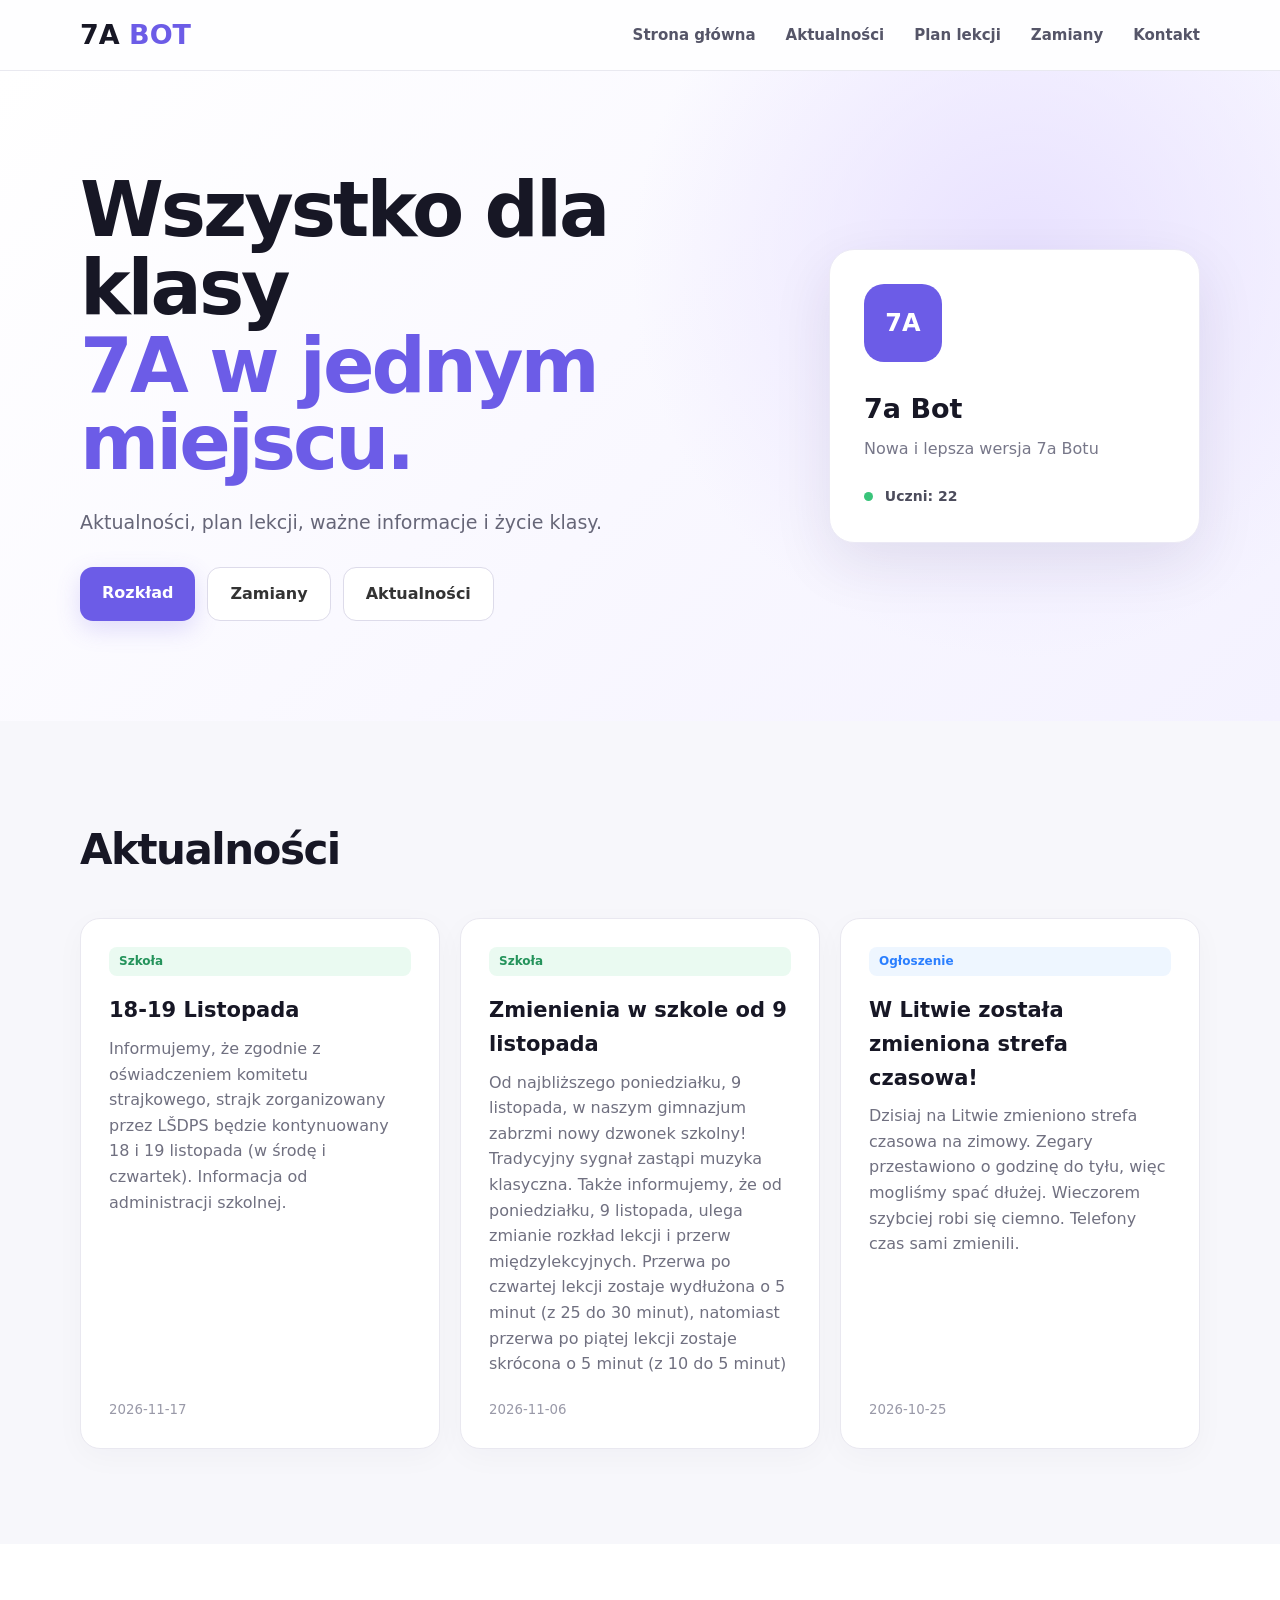
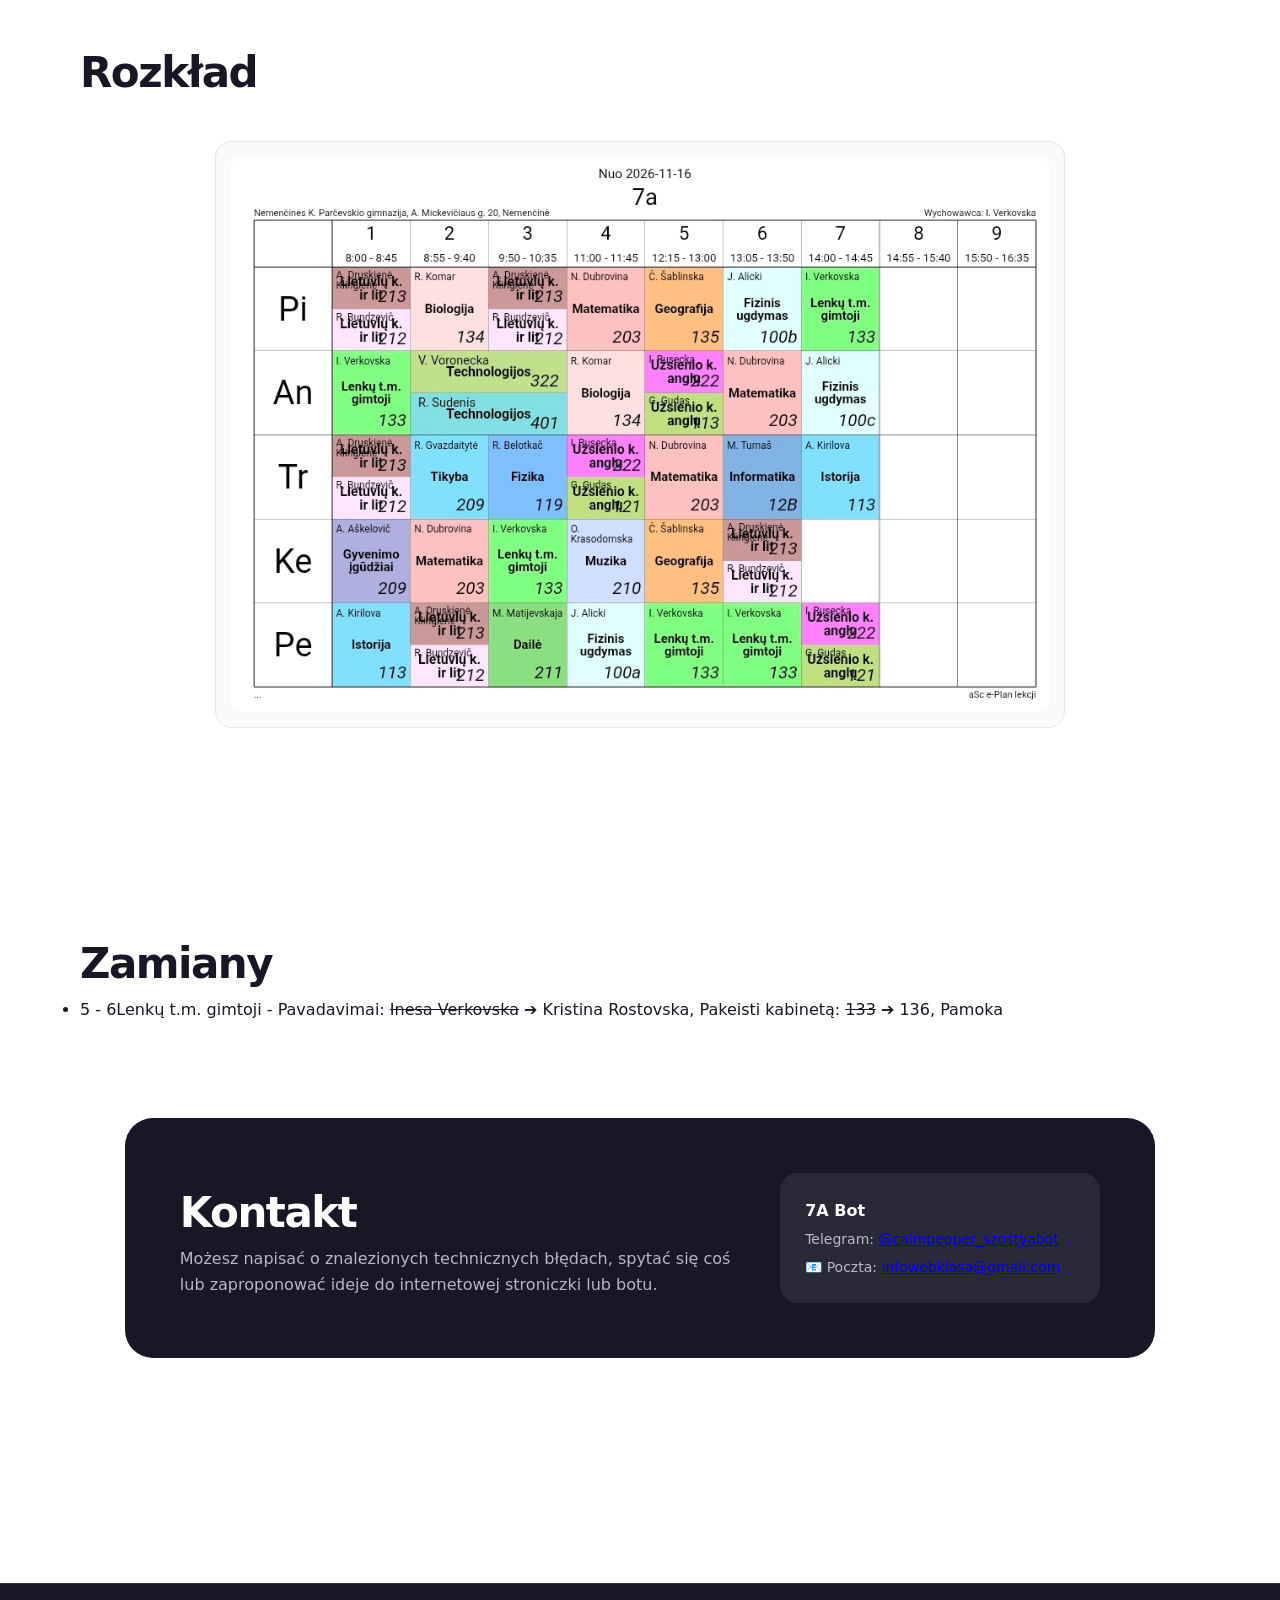
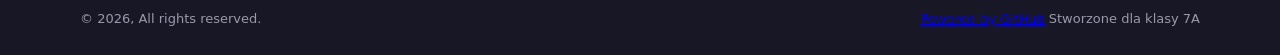
==== index.html @ afa9792d "Auto: aktualizacja zastępstw 7a" ====
<!DOCTYPE html>
<html lang="pl">
<head>
  <meta charset="UTF-8">
  <meta name="viewport" content="width=device-width, initial-scale=1.0">
  <meta name="theme-color" content="#6c5ce7">
  <title>7a Bot</title>
  <link rel="stylesheet" href="style.css">
</head>
<body>
  <header class="header">
    <nav class="nav container">
      <a class="logo" href="#home">7A<span> BOT</span></a>
      <button class="menu-btn" aria-label="Otwórz menu">☰</button>
      <div class="nav-links">
        <a href="#home">Strona główna</a>
        <a href="#news">Aktualności</a>
        <a href="#schedule">Plan lekcji</a>
        <a href="#substitutions">Zamiany</a>
        <a href="#contacts">Kontakt</a>
      </div>
    </nav>
  </header>
<!---
 ________   ______         _______    ______  ________ 
|        \ /      \       |       \  /      \|        \
 \$$$$$$$$|  $$$$$$\      | $$$$$$$\|  $$$$$$\\$$$$$$$$
    /  $$ | $$__| $$      | $$__/ $$| $$  | $$  | $$   
   /  $$  | $$    $$      | $$    $$| $$  | $$  | $$   
  /  $$   | $$$$$$$$      | $$$$$$$\| $$  | $$  | $$   
 /  $$    | $$  | $$      | $$__/ $$| $$__/ $$  | $$   
|  $$     | $$  | $$      | $$    $$ \$$    $$  | $$   
 \$$       \$$   \$$       \$$$$$$$   \$$$$$$    \$$ 
           ascii art, 7a bot, posxalko ixixi
  -->

  <main>
    <section id="home" class="hero">
      <div class="container hero-content">
        <div>
          <h1>Wszystko dla klasy<br><span>7A w jednym miejscu.</span></h1>
          <p class="hero-text">Aktualności, plan lekcji, ważne informacje i życie klasy.</p>
          <div class="hero-buttons">
            <a class="btn primary" href="#schedule">Rozkład</a>
            <a class="btn secondary" href="#substitutions">Zamiany</a>
            <a class="btn secondary" href="#news">Aktualności</a>
          </div>
        </div>
        <div class="hero-card">
          <div class="card-icon">7A</div>
          <h2>7a Bot</h2>
          <p>Nowa i lepsza wersja 7a Botu</p>
          <div class="status"><i></i> Uczni: 22</div>
        </div>
      </div>
    </section>

    <section id="news" class="section">
      <div class="container">
        <div class="section-heading">
          <h2>Aktualności</h2>
        </div>
        <div class="news-grid">

<article class="news-card">
<span class="tag green">Szkoła</span>
<h3>18-19 Listopada</h3>
<p>Informujemy, że zgodnie z oświadczeniem komitetu strajkowego, strajk zorganizowany przez LŠDPS będzie kontynuowany 18 i 19 listopada (w środę i czwartek). Informacja od administracji szkolnej.</p>
<small>2026-11-17</small>
</article>

<article class="news-card">
<span class="tag green">Szkoła</span>
<h3>Zmienienia w szkole od 9 listopada</h3>
<p>Od najbliższego poniedziałku, 9 listopada, w naszym gimnazjum zabrzmi nowy dzwonek szkolny! Tradycyjny sygnał zastąpi muzyka klasyczna. Także informujemy, że od poniedziałku, 9 listopada, ulega zmianie rozkład lekcji i przerw międzylekcyjnych. Przerwa po czwartej lekcji zostaje wydłużona o 5 minut (z 25 do 30 minut), natomiast przerwa po piątej lekcji zostaje skrócona o 5 minut (z 10 do 5 minut)</p>
<small>2026-11-06</small>
</article>

<article class="news-card">
<span class="tag blue">Ogłoszenie</span>
<h3>W Litwie została zmieniona strefa czasowa!</h3>
<p>Dzisiaj na Litwie zmieniono strefa czasowa na zimowy. Zegary przestawiono o godzinę do tyłu, więc mogliśmy spać dłużej. Wieczorem szybciej robi się ciemno. Telefony czas sami zmienili.</p>
<small>2026-10-25</small>
</article>

<!-- Photo post
    <article class="news-card image-news">
        <span class="tag purple">Przerwy Techniczne</span>
        <h3>Test</h3>

        <img
            src="upl/pictures/portrait.png"
            alt="portrait"
            class="news-image"
            onclick="openNewsImage(this.src)"
        > 
        <small>1970-01-01</small>
    </article> -->
          </div>
      </div>
    </section>

    <section id="schedule" class="section schedule-section">
      <div class="container">
        <div class="section-heading">
          <h2>Rozkład</h2>
        </div>
        <div class="schedule-img-wrap">
          <img
    src="https://6aklasabot.github.io/webklasa/upl/pictures/Screenshot_20261116_154412_Samsung_Browser.jpg"
    alt="Rozkład"
    class="schedule-img"
    onclick="openScheduleImage(this.src)"
>
        </div>
        <p class="hint"></p>
      </div>
    </section>

    <section id="substitutions" class="section schedule-section">
      <div class="container">
        <div class="section-heading">
          <h2>Zamiany</h2>
        <!-- SUBSTITUTIONS:START -->
<ul class="subst-list"><li class="subst-item"><span class="subst-period">5 - 6</span><span class="subst-info">Lenkų t.m. gimtoji - Pavadavimai: <s>Inesa Verkovska</s> ➔ Kristina Rostovska, Pakeisti kabinetą: <s>133</s> ➔ 136, Pamoka</span></li></ul>
<!-- SUBSTITUTIONS:END -->
    
    <section id="contacts" class="section">
      <div class="container contact-box">
        <div>
          <h2>Kontakt</h2>
          <p>Możesz napisać o znalezionych technicznych błędach, spytać się coś lub zaproponować ideje do internetowej stroniczki lub botu.</p>
        </div>
        <div class="contact-card">
          <strong>7A Bot</strong>
          <span>Telegram: <a href="https://t.me/calmpepper_szostyabot">@calmpepper_szostyabot</a></span>
          <span>📧 Poczta: <a href="mailto:infowebklasa@gmail.com">infowebklasa@gmail.com</a></span>
        </div>
      </div>
    </section>
  </main>

  <footer>
    <div class="container footer-inner">
      <span>© 2026, All rights reserved.</span>
      <span><a href="https://www.githubstatus.com">Powered by GitHub</a>
      <span>Stworzone dla klasy 7A</span>
      
    </div>
  </footer>
  <!-- zoom rozklad -->

<div id="scheduleOverlay" class="schedule-image-overlay" onclick="closeScheduleImage(event)"> <div class="schedule-image-controls"> <button onclick="scheduleZoomOut(event)">−</button> <span id="scheduleZoomLevel" class="schedule-zoom-level">100%</span> <button onclick="scheduleZoomIn(event)">+</button> <button onclick="scheduleZoomReset(event)">↻</button> </div>

<button class="schedule-image-close" onclick="closeScheduleImage()">×</button>

<img
    id="scheduleZoomImage"
    class="schedule-zoom-image"
    alt="Powiększony rozkład"
    draggable="false"
>

</div>

<script src="script.js"></script>
</body> </html>
---- style.css ----
/*
 ________   ______         _______    ______  ________ 
|        \ /      \       |       \  /      \|        \
 \$$$$$$$$|  $$$$$$\      | $$$$$$$\|  $$$$$$\\$$$$$$$$
    /  $$ | $$__| $$      | $$__/ $$| $$  | $$  | $$   
   /  $$  | $$    $$      | $$    $$| $$  | $$  | $$   
  /  $$   | $$$$$$$$      | $$$$$$$\| $$  | $$  | $$   
 /  $$    | $$  | $$      | $$__/ $$| $$__/ $$  | $$   
|  $$     | $$  | $$      | $$    $$ \$$    $$  | $$   
 \$$       \$$   \$$       \$$$$$$$   \$$$$$$    \$$ 
           ascii art, 7a bot, posxalko ixixi     
                                                 */

*{box-sizing:border-box;margin:0;padding:0}
html{scroll-behavior:smooth}
body{font-family:Inter,system-ui,-apple-system,BlinkMacSystemFont,"Segoe UI",sans-serif;background:#f7f7fb;color:#171725;line-height:1.6}
.container{width:min(1120px,92%);margin:auto}
.header{position:sticky;top:0;z-index:10;background:rgba(255,255,255,.86);backdrop-filter:blur(14px);border-bottom:1px solid #e9e9f0}
.nav{height:70px;display:flex;align-items:center;justify-content:space-between}
.logo{font-size:27px;font-weight:900;color:#171725;text-decoration:none}
.logo span{color:#6c5ce7}
.nav-links{display:flex;gap:30px}
.nav-links a{color:#555568;text-decoration:none;font-weight:600;font-size:15px}
.nav-links a:hover{color:#6c5ce7}
.menu-btn{display:none;border:0;background:none;font-size:27px}

.hero{min-height:650px;display:flex;align-items:center;background:radial-gradient(circle at 80% 30%,#e8e1ff,transparent 35%),linear-gradient(135deg,#fff,#f4f2ff)}
.hero-content{display:grid;grid-template-columns:1.3fr .7fr;gap:60px;align-items:center;padding:80px 0}
.eyebrow{font-size:12px;letter-spacing:2px;font-weight:800;color:#6c5ce7;margin-bottom:12px}
.hero h1{font-size:clamp(45px,7vw,76px);line-height:1.02;letter-spacing:-3px;margin-bottom:25px}
.hero h1 span{color:#6c5ce7}
.hero-text{font-size:19px;color:#666678;max-width:590px}
.hero-buttons{display:flex;gap:12px;margin-top:30px}
.btn{padding:13px 22px;border-radius:13px;text-decoration:none;font-weight:750;display:inline-block}
.primary{background:#6c5ce7;color:#fff;box-shadow:0 8px 25px #6c5ce733}
.secondary{background:#fff;color:#333;border:1px solid #dddbea}
.hero-card{background:#fff;padding:34px;border-radius:25px;box-shadow:0 20px 60px #27204718;border:1px solid #ebe9f5}
.card-icon{width:78px;height:78px;display:grid;place-items:center;border-radius:20px;background:#6c5ce7;color:#fff;font-size:24px;font-weight:900;margin-bottom:25px}
.hero-card h2{font-size:27px}
.hero-card p{color:#777789;margin:5px 0 24px}
.status{font-size:14px;font-weight:700;color:#4c4c5c}
.status i{display:inline-block;width:9px;height:9px;background:#39c47a;border-radius:50%;margin-right:7px}

.section{padding:95px 0}
.section-heading{margin-bottom:35px}
.section h2{font-size:42px;letter-spacing:-1.5px}

/* aktualnosci kk? */

.news-grid{
    display:grid;
    grid-template-columns:repeat(3,minmax(0,1fr));
    gap:20px;
}

.news-card{
    background:#fff;
    border:1px solid #e9e8f0;
    border-radius:20px;
    padding:28px;
    min-height:330px;
    width:100%;
    min-width:0;
    overflow:hidden;
    box-shadow:0 8px 30px #25223b08;
    display:flex;
    flex-direction:column;
}

.news-card h3{
    font-size:21px;
    margin:18px 0 8px;
}

.news-card p{
    color:#707080;
    margin-bottom:22px;
}

.news-card small{
    color:#9999a8;
    margin-top:auto;
}

/* post z fotkami */

.news-image{
    width:100%;
    max-width:100%;
    max-height:190px;
    object-fit:contain;
    border-radius:12px;
    margin:8px 0 18px;
    cursor:pointer;
    display:block;
    transition:opacity .2s ease;
}

.news-image:hover{
    opacity:.9;
}

/* zoom na fotki */

.news-image-overlay{
    position:fixed;
    inset:0;
    z-index:99999;
    background:rgba(0,0,0,.9);
    display:flex;
    justify-content:center;
    align-items:center;
    overflow:hidden;
}

.news-zoom-image{
    max-width:90vw;
    max-height:85vh;
    object-fit:contain;
    border-radius:12px;
    user-select:none;
    cursor:grab;
    transition:transform .15s ease;
}

/* zoom */

.news-image-controls{
    position:fixed;
    top:20px;
    left:50%;
    transform:translateX(-50%);
    z-index:100000;
    display:flex;
    align-items:center;
    gap:8px;
}

.news-image-controls button,
.zoom-level{
    height:45px;
    min-width:45px;
    border:0;
    border-radius:10px;
    background:#fff;
    color:#222;
    font-size:22px;
    display:flex;
    align-items:center;
    justify-content:center;
    cursor:pointer;
}

.zoom-level{
    padding:0 12px;
    font-size:15px;
}

.news-image-controls button:hover,
.news-image-close:hover{
    background:#eee;
}

/* zakryc */

.news-image-close{
    position:fixed;
    top:20px;
    right:20px;
    z-index:100000;
    width:45px;
    height:45px;
    border:0;
    border-radius:50%;
    background:#fff;
    color:#222;
    font-size:30px;
    line-height:45px;
    cursor:pointer;
}

/* kategorji dla postow */

.tag{
    display:inline-block;
    padding:5px 10px;
    background:#fff0f0;
    color:#e05252;
    border-radius:8px;
    font-size:12px;
    font-weight:800
}


.tag.purple{background:#f0edff;color:#6c5ce7} /* uncategorized */
.tag.green{background:#eafaf1;color:#24935b} /* Szkoła */
.tag.blue{background:#eef6ff;color:#2b7fff} /* Ogłoszenie */
.tag.orange{background:#fff4e6;color:#f97316} /* Przerwy Techniczne */
.tag.yellow{background:#fefce8;color:#ca8a04} /* Ważne */
.tag.pink{background:#fdf2f8;color:#ec4899} /* Wydarzenia */
.tag.cyan{background:#e0f2fe;color:#0284c7} /* Projekt */
.tag.red{background:#fa8989;color:#fa2d2d} /* Uwaga */

/* rozklad */

.schedule-section{background:#fff}

.schedule-img-wrap{
    display:flex;
    justify-content:center;
    align-items:center;
    border:1px solid #e8e7ef;
    border-radius:16px;
    background:#fafafa;
    padding:15px;
    max-width:850px;
    width:100%;
    margin:0 auto
}

.schedule-img{
    width:100%;
    height:auto;
    border-radius:10px;
    display:block
}

.hint{
    margin-top:12px;
    color:#8b8b98;
    font-size:13px;
    text-align:center
}

/* kontakt */

.contact-box{
    background:#171725;
    color:#fff;
    border-radius:28px;
    padding:55px;
    display:grid;
    grid-template-columns:1fr 320px;
    gap:40px;
    align-items:center
}

.contact-box .eyebrow{color:#a79cff}
.contact-box p:not(.eyebrow){color:#b7b7c5;max-width:650px}

.contact-card{
    background:#292938;
    padding:25px;
    border-radius:18px;
    display:flex;
    flex-direction:column;
    gap:5px
}

.contact-card span{color:#b9b9c8;font-size:14px}

/* footer */

footer{
    background:#171725;
    color:#9999aa;
    padding:25px 0;
    border-top:1px solid #30303f
}

.footer-inner{
    display:flex;
    justify-content:space-between;
    font-size:13px
}

/* telefonowa wersja */

@media(max-width:750px){

    .nav-links{
        display:none;
        position:absolute;
        top:70px;
        left:0;
        right:0;
        background:#fff;
        padding:20px 4%;
        flex-direction:column;
        gap:15px;
        border-bottom:1px solid #e9e9f0
    }

    .nav-links.open{display:flex}

    .menu-btn{display:block}

    .hero-content{
        grid-template-columns:1fr;
        padding:60px 0
    }

    .hero{min-height:auto}
    .hero-card{display:none}
    .hero h1{letter-spacing:-2px}

    .section{padding:70px 0}

    .news-grid{
        grid-template-columns:1fr;
    }

    .contact-box{
        grid-template-columns:1fr;
        padding:35px 25px
    }

    .footer-inner{
        flex-direction:column;
        gap:5px
    }

    .hero-buttons{flex-wrap:wrap}
}

/* telefonwa wersja na posty z fotkami */

@media(max-width:600px){

    .news-card{
        min-height:330px;
    }

    .news-image{
        max-height:220px;
    }

    .news-image-controls{
        top:15px;
    }

    .news-image-controls button,
    .zoom-level{
        min-width:42px;
        height:40px;
    }

    .news-image-close{
        top:15px;
        right:15px;
    }

    .news-zoom-image{
        max-width:96vw;
        max-height:80vh;
    }
}
/* =========================
   ROZKŁAD ZOOM
   ========================= */

.schedule-img {
    cursor: pointer;
}

.schedule-image-overlay {
    position: fixed;
    inset: 0;
    z-index: 99999;
    background: rgba(0, 0, 0, .92);

    display: none;

    justify-content: center;
    align-items: center;

    overflow: hidden;

    touch-action: none;
}

.schedule-image-overlay.active {
    display: flex;
}

.schedule-zoom-image {
    max-width: 90vw;
    max-height: 85vh;

    object-fit: contain;

    border-radius: 12px;

    user-select: none;
    -webkit-user-select: none;

    cursor: grab;

    transform-origin: center center;
    transition: transform .15s ease;
}

.schedule-zoom-image:active {
    cursor: grabbing;
}

.schedule-image-controls {
    position: fixed;

    top: 20px;
    left: 50%;

    transform: translateX(-50%);

    z-index: 100000;

    display: flex;
    align-items: center;

    gap: 8px;
}

.schedule-image-controls button,
.schedule-zoom-level {
    height: 45px;
    min-width: 45px;

    border: 0;
    border-radius: 10px;

    background: #fff;
    color: #222;

    font-size: 22px;

    display: flex;
    align-items: center;
    justify-content: center;

    cursor: pointer;
}

.schedule-zoom-level {
    padding: 0 12px;
    font-size: 15px;
}

.schedule-image-controls button:hover,
.schedule-image-close:hover {
    background: #eee;
}

.schedule-image-close {
    position: fixed;

    top: 20px;
    right: 20px;

    z-index: 100001;

    width: 45px;
    height: 45px;

    border: 0;
    border-radius: 50%;

    background: #fff;
    color: #222;

    font-size: 30px;

    cursor: pointer;
}

@media (max-width: 600px) {

    .schedule-image-controls {
        top: 15px;
    }

    .schedule-image-controls button,
    .schedule-zoom-level {
        height: 40px;
        min-width: 42px;
    }

    .schedule-image-close {
        top: 15px;
        right: 15px;

        width: 42px;
        height: 42px;

        font-size: 27px;
    }

    .schedule-zoom-image {
        max-width: 96vw;
        max-height: 80vh;
    }
}
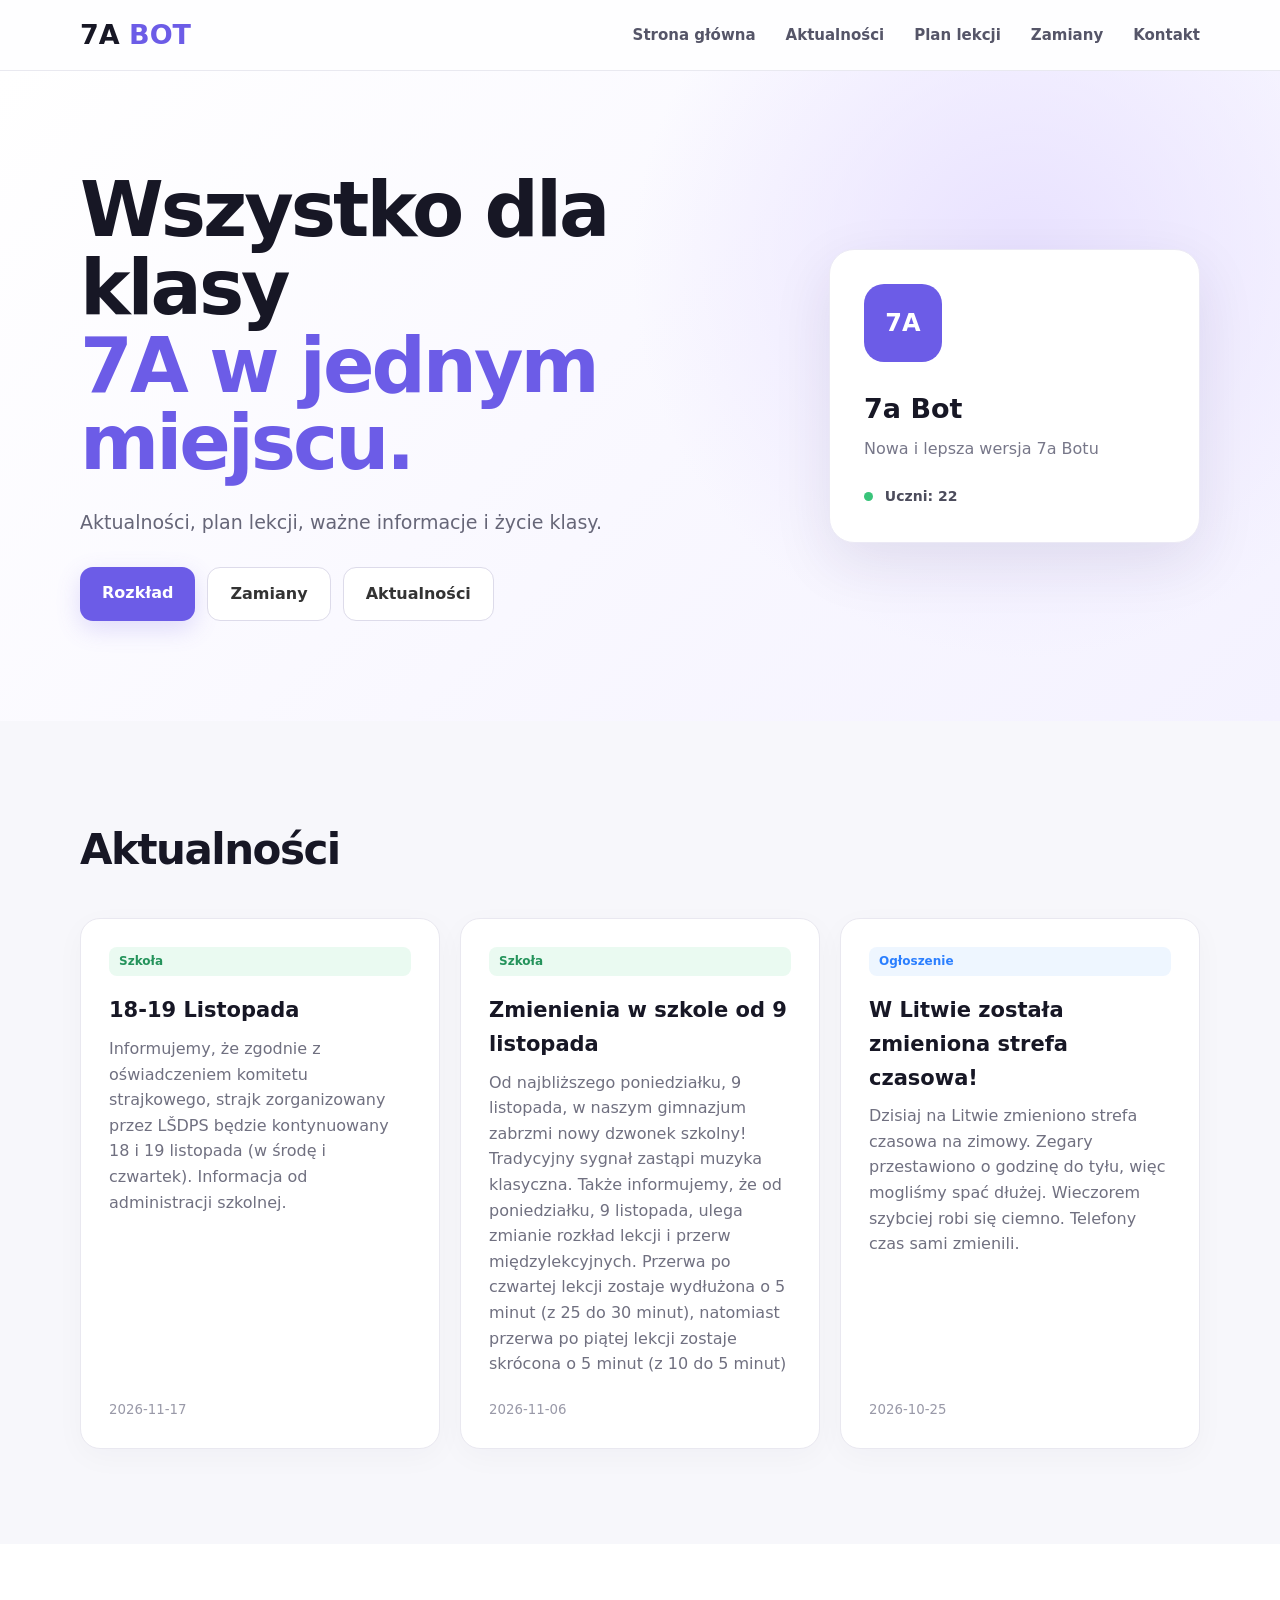
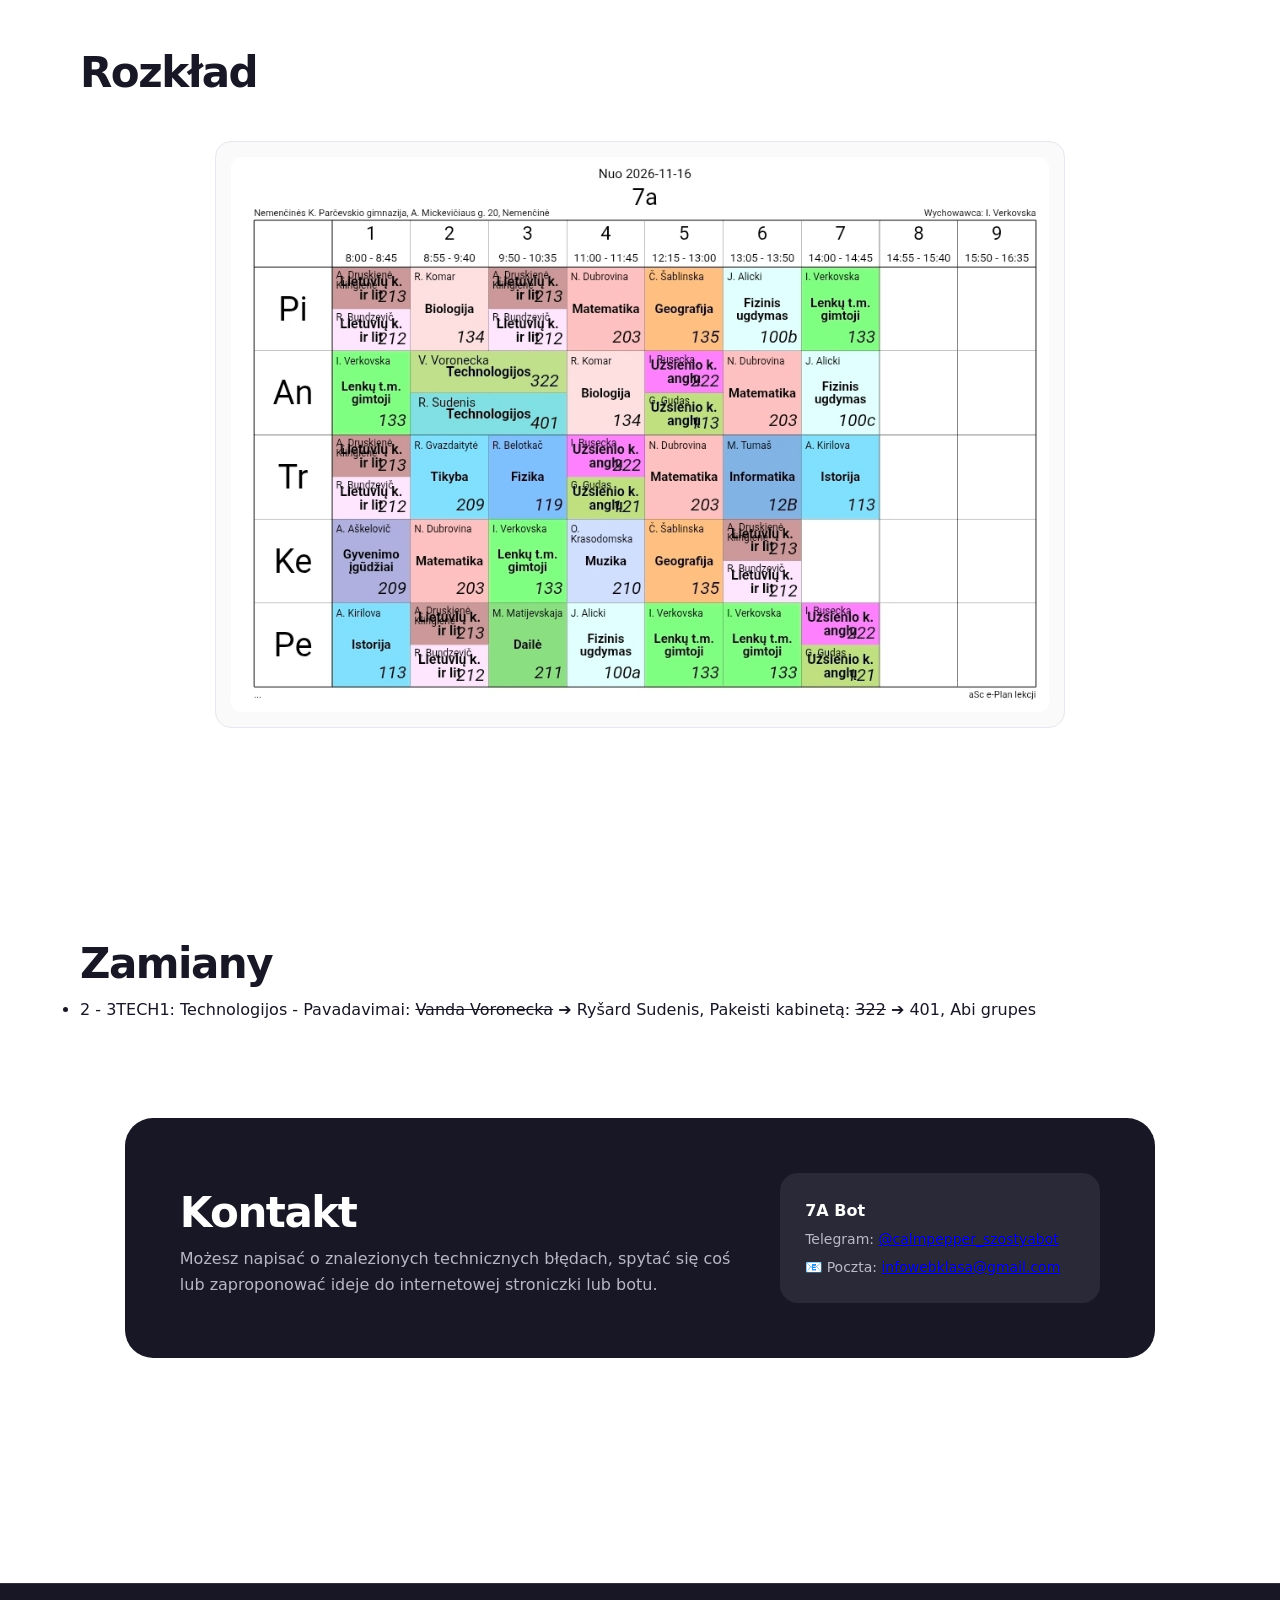
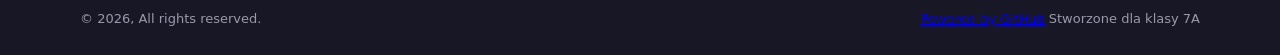
==== commit 75493717: "Auto: aktualizacja zastępstw 7a" ====
--- a/index.html
+++ b/index.html
@@ -122,7 +122,7 @@
         <div class="section-heading">
           <h2>Zamiany</h2>
         <!-- SUBSTITUTIONS:START -->
-<ul class="subst-list"><li class="subst-item"><span class="subst-period">5 - 6</span><span class="subst-info">Lenkų t.m. gimtoji - Pavadavimai: <s>Inesa Verkovska</s> ➔ Kristina Rostovska, Pakeisti kabinetą: <s>133</s> ➔ 136, Pamoka</span></li></ul>
+<ul class="subst-list"><li class="subst-item"><span class="subst-period">2 - 3</span><span class="subst-info">TECH1: Technologijos - Pavadavimai: <s>Vanda Voronecka</s> ➔ Ryšard Sudenis, Pakeisti kabinetą: <s>322</s> ➔ 401, Abi grupes</span></li></ul>
 <!-- SUBSTITUTIONS:END -->
     
     <section id="contacts" class="section">
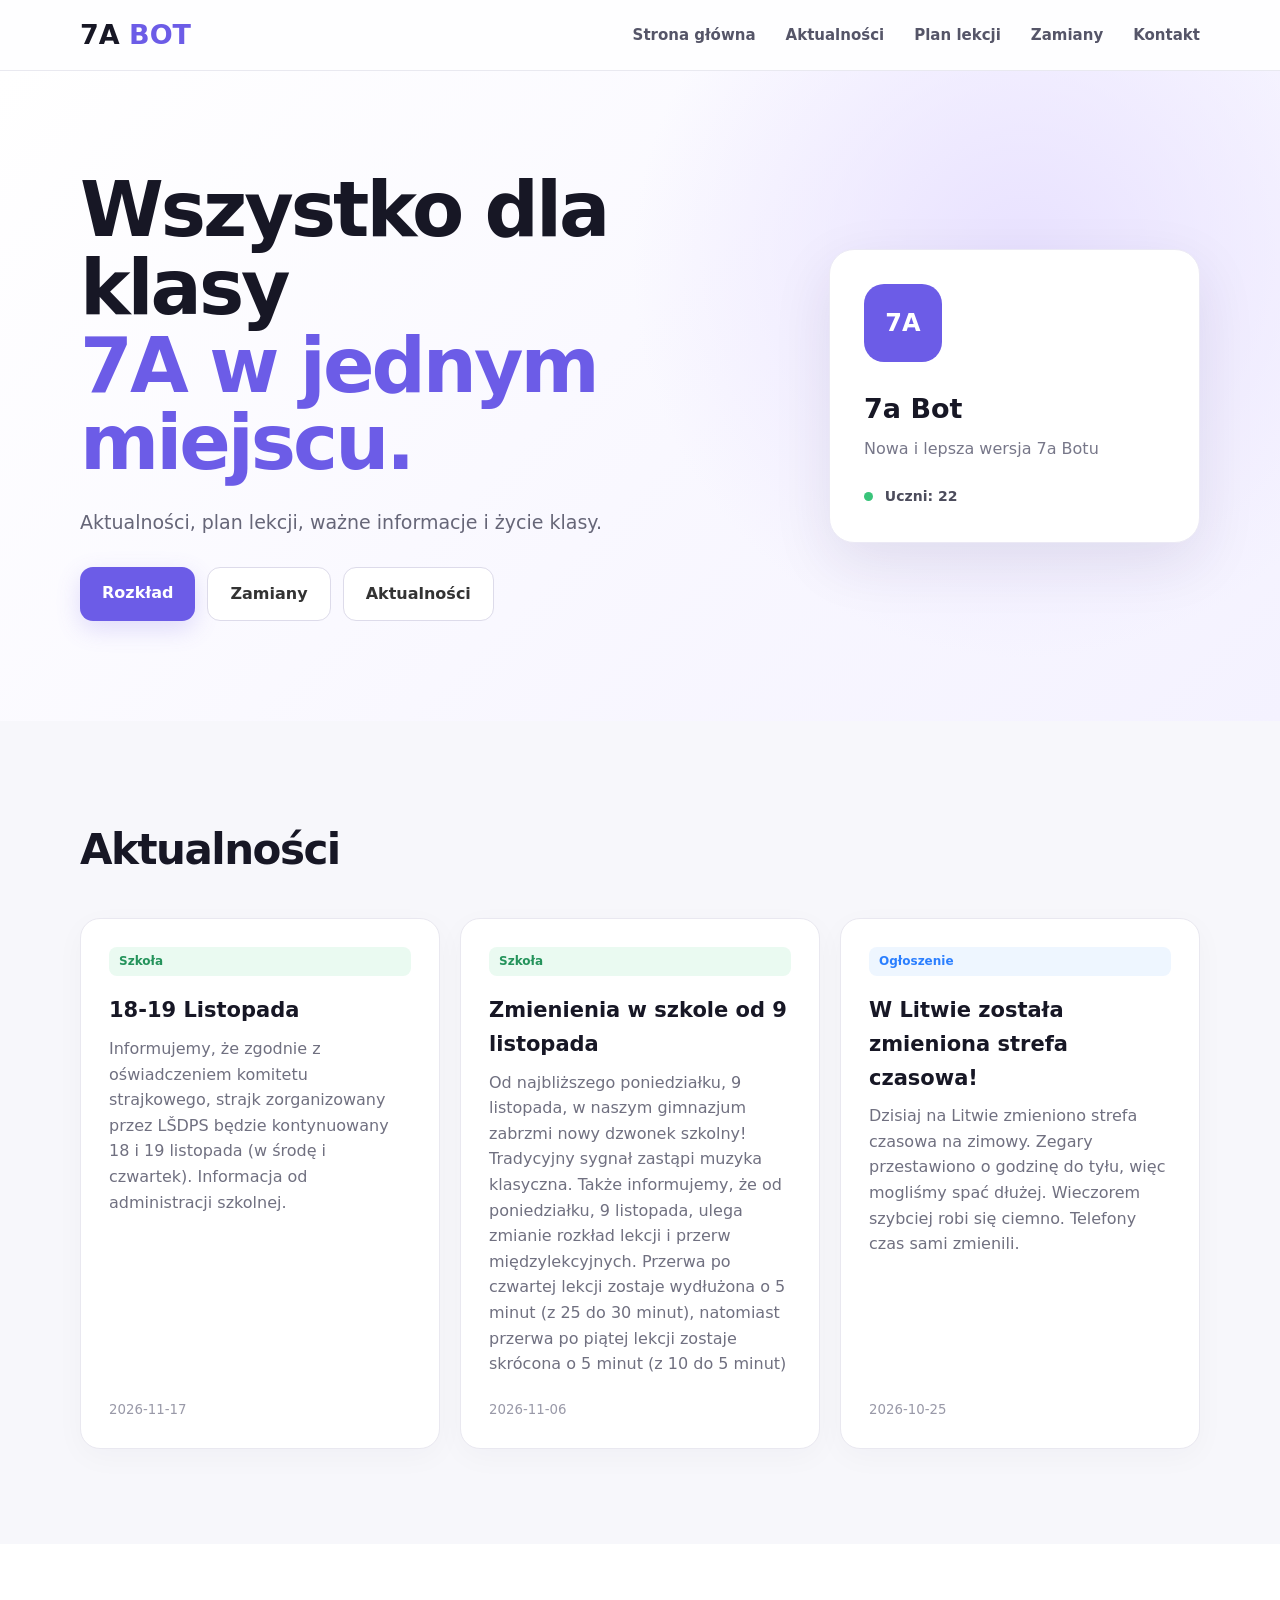
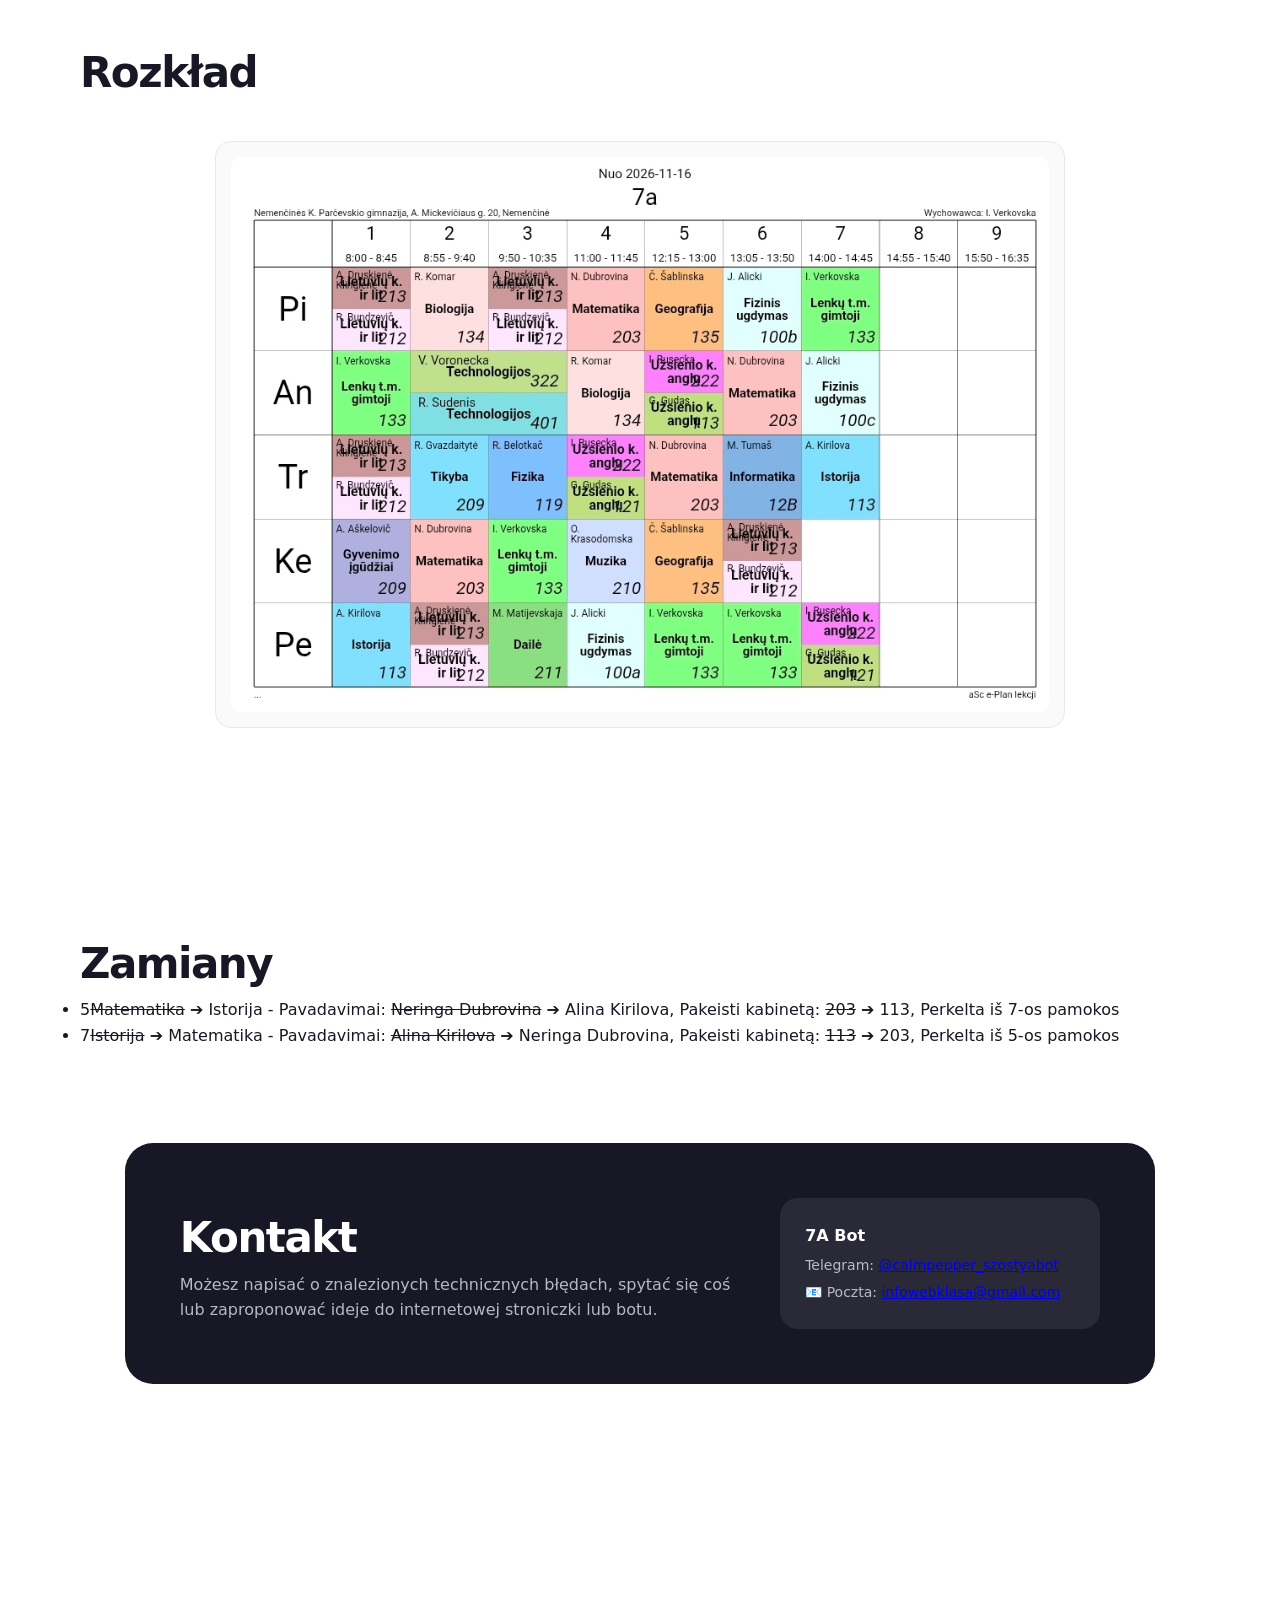
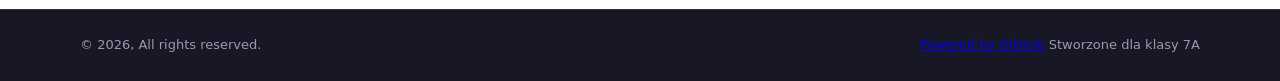
==== commit c68a2474: "Auto: aktualizacja zastępstw 7a" ====
--- a/index.html
+++ b/index.html
@@ -122,7 +122,7 @@
         <div class="section-heading">
           <h2>Zamiany</h2>
         <!-- SUBSTITUTIONS:START -->
-<ul class="subst-list"><li class="subst-item"><span class="subst-period">2 - 3</span><span class="subst-info">TECH1: Technologijos - Pavadavimai: <s>Vanda Voronecka</s> ➔ Ryšard Sudenis, Pakeisti kabinetą: <s>322</s> ➔ 401, Abi grupes</span></li></ul>
+<ul class="subst-list"><li class="subst-item"><span class="subst-period">5</span><span class="subst-info"><s>Matematika</s> ➔ Istorija - Pavadavimai: <s>Neringa Dubrovina</s> ➔ Alina Kirilova, Pakeisti kabinetą: <s>203</s> ➔ 113, Perkelta iš 7-os pamokos</span></li><li class="subst-item"><span class="subst-period">7</span><span class="subst-info"><s>Istorija</s> ➔ Matematika - Pavadavimai: <s>Alina Kirilova</s> ➔ Neringa Dubrovina, Pakeisti kabinetą: <s>113</s> ➔ 203, Perkelta iš 5-os pamokos</span></li></ul>
 <!-- SUBSTITUTIONS:END -->
     
     <section id="contacts" class="section">
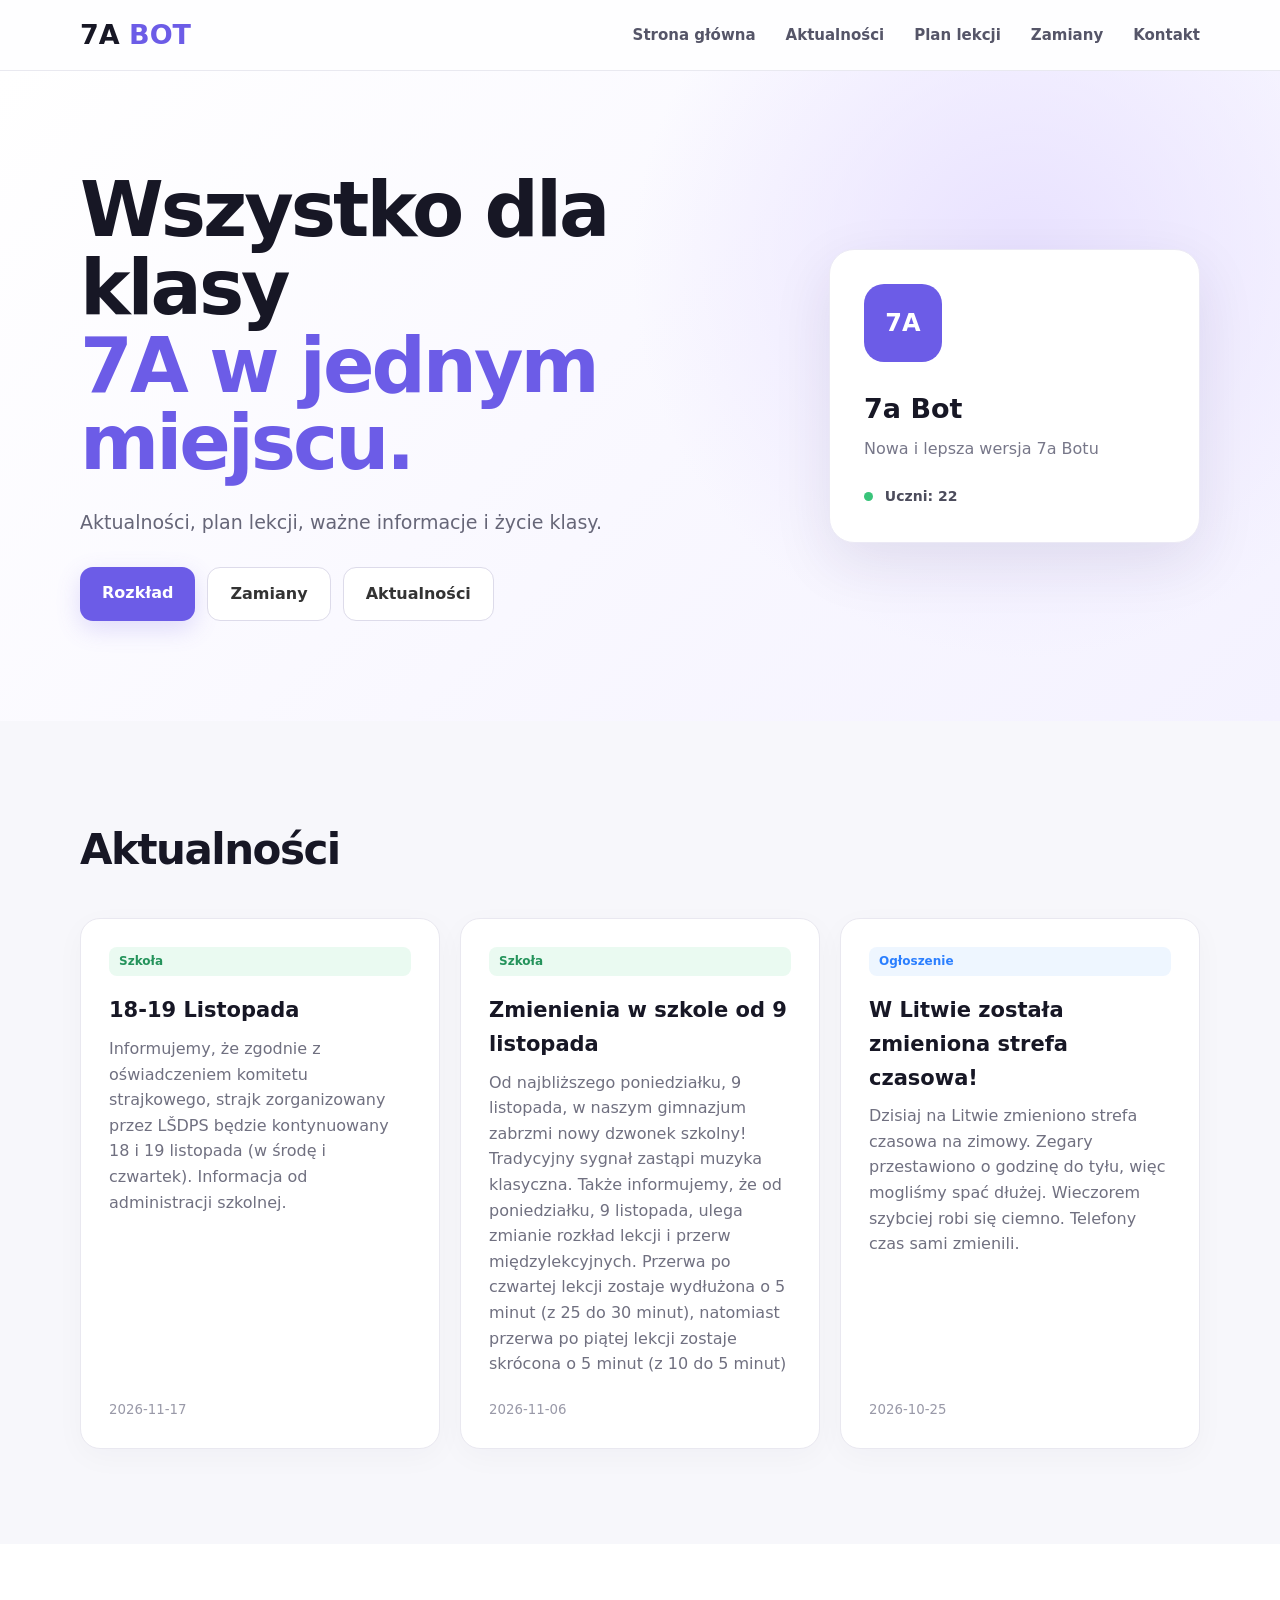
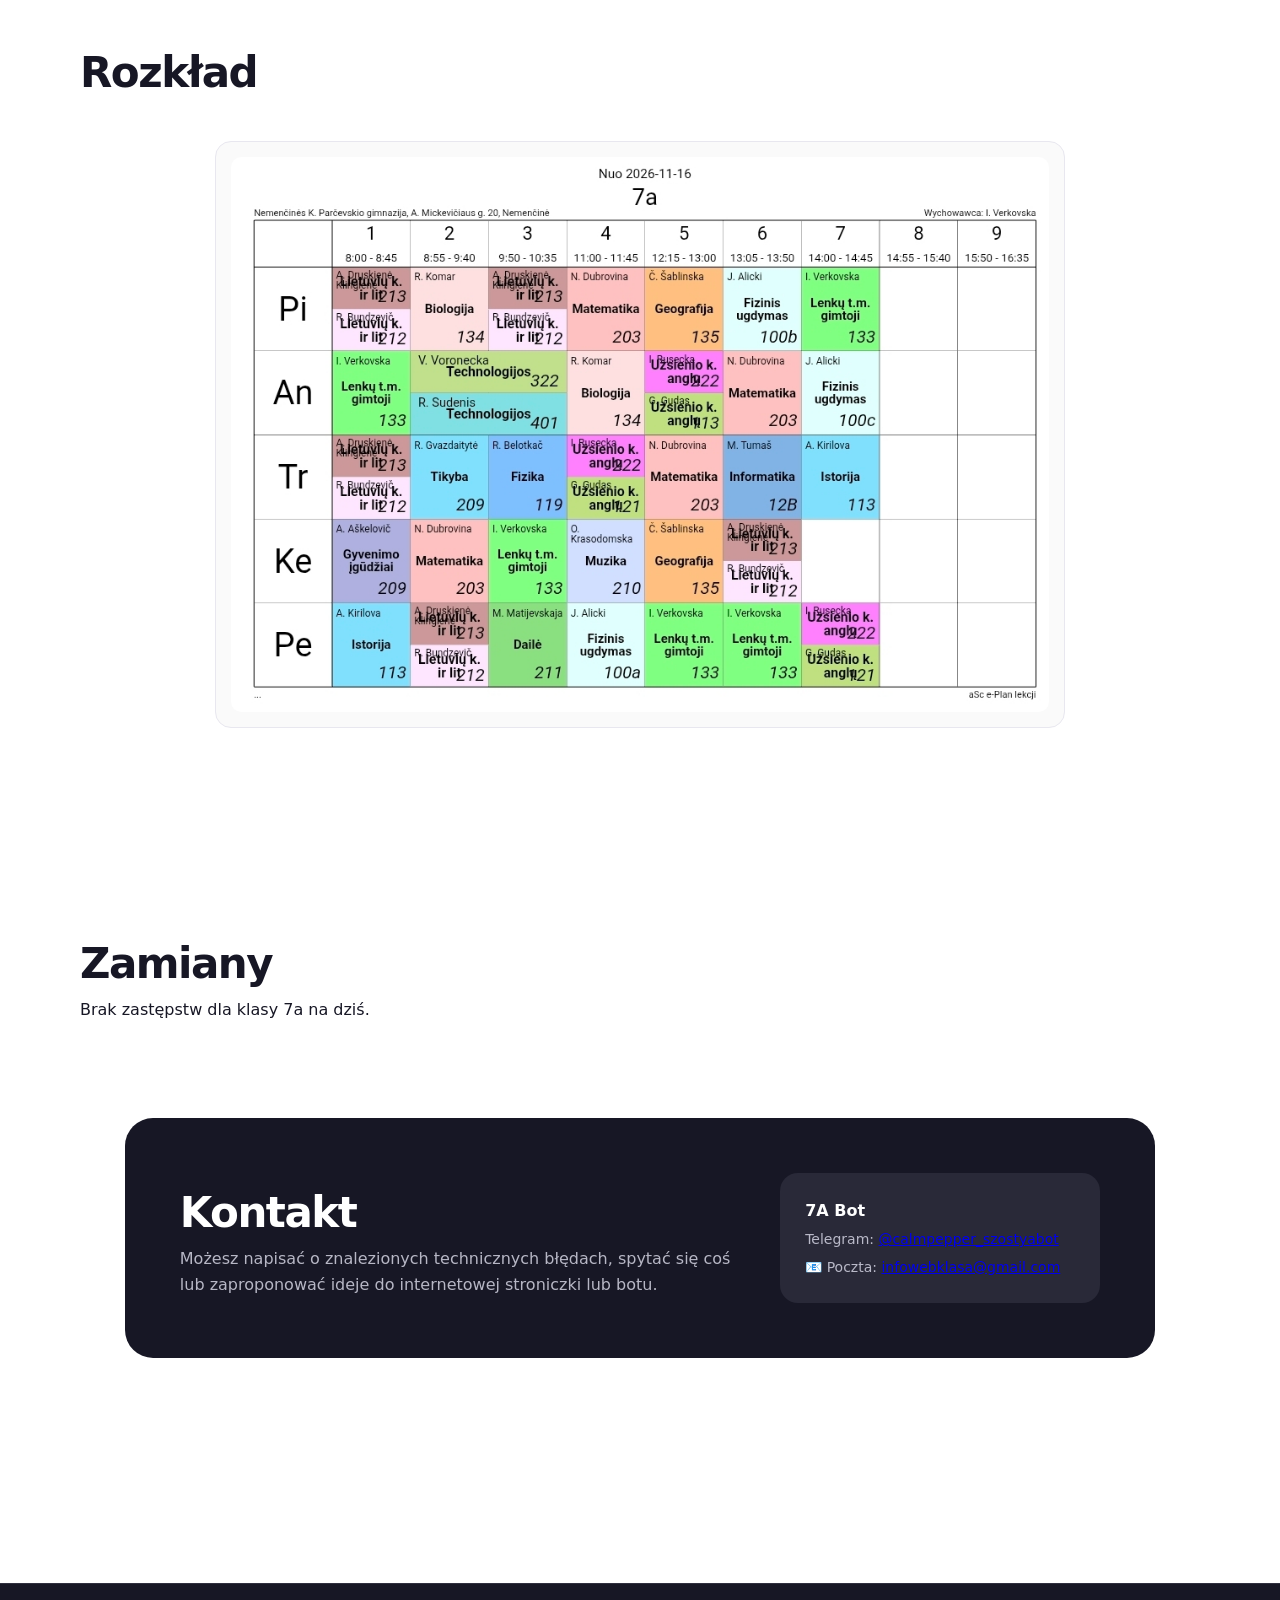
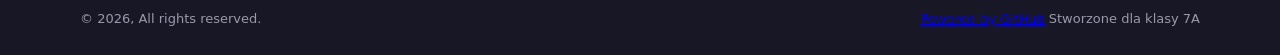
==== commit e1f49f5b: "Auto: aktualizacja zastępstw 7a" ====
--- a/index.html
+++ b/index.html
@@ -122,7 +122,7 @@
         <div class="section-heading">
           <h2>Zamiany</h2>
         <!-- SUBSTITUTIONS:START -->
-<ul class="subst-list"><li class="subst-item"><span class="subst-period">5</span><span class="subst-info"><s>Matematika</s> ➔ Istorija - Pavadavimai: <s>Neringa Dubrovina</s> ➔ Alina Kirilova, Pakeisti kabinetą: <s>203</s> ➔ 113, Perkelta iš 7-os pamokos</span></li><li class="subst-item"><span class="subst-period">7</span><span class="subst-info"><s>Istorija</s> ➔ Matematika - Pavadavimai: <s>Alina Kirilova</s> ➔ Neringa Dubrovina, Pakeisti kabinetą: <s>113</s> ➔ 203, Perkelta iš 5-os pamokos</span></li></ul>
+<p class="subst-empty">Brak zastępstw dla klasy 7a na dziś.</p>
 <!-- SUBSTITUTIONS:END -->
     
     <section id="contacts" class="section">
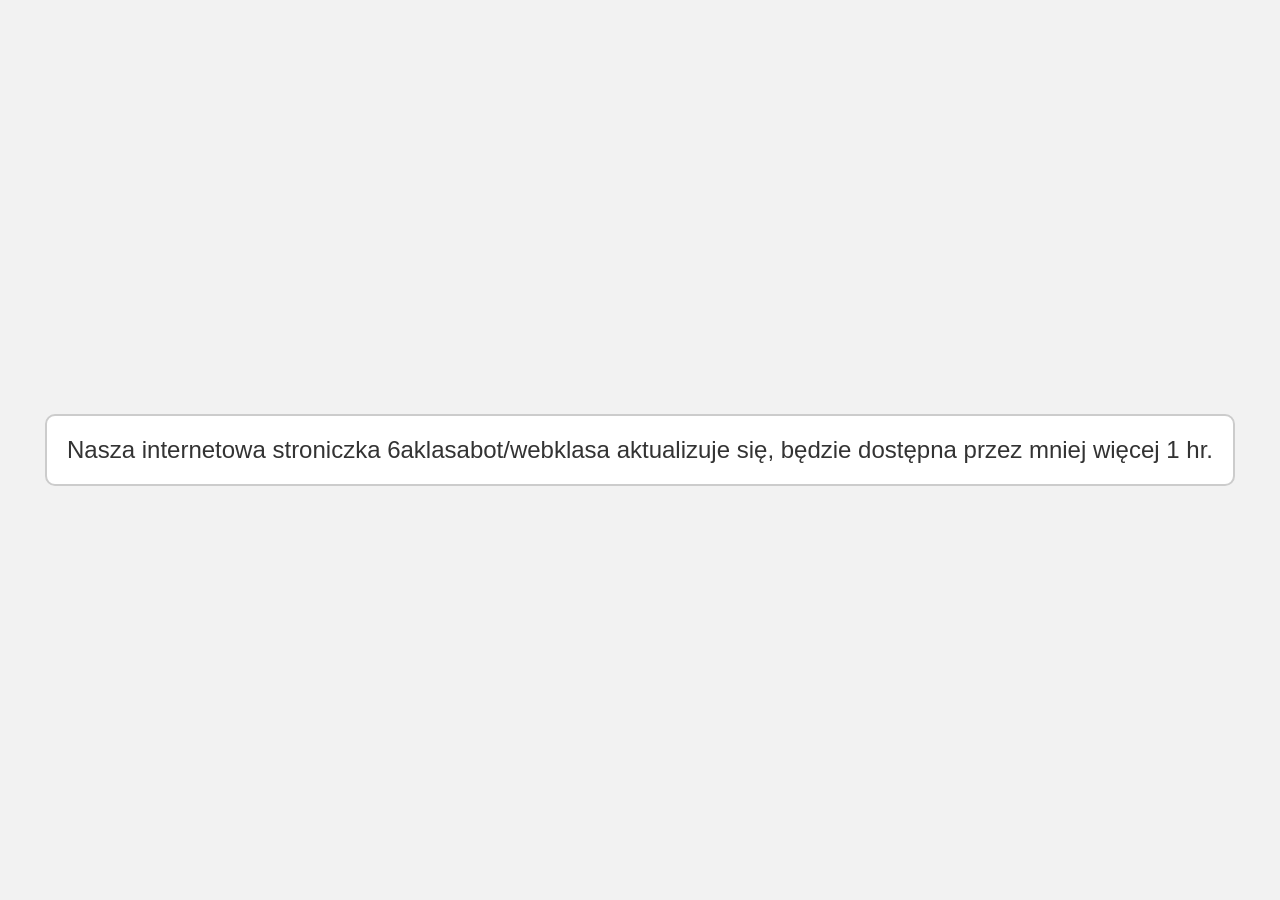
==== commit 9ec6e70c: "Rename oops.html to index.html" ====
--- a/index.html
+++ b/index.html
@@ -1,167 +1,33 @@
-<!DOCTYPE html>
-<html lang="pl">
-<head>
-  <meta charset="UTF-8">
-  <meta name="viewport" content="width=device-width, initial-scale=1.0">
-  <meta name="theme-color" content="#6c5ce7">
-  <title>7a Bot</title>
-  <link rel="stylesheet" href="style.css">
-</head>
-<body>
-  <header class="header">
-    <nav class="nav container">
-      <a class="logo" href="#home">7A<span> BOT</span></a>
-      <button class="menu-btn" aria-label="Otwórz menu">☰</button>
-      <div class="nav-links">
-        <a href="#home">Strona główna</a>
-        <a href="#news">Aktualności</a>
-        <a href="#schedule">Plan lekcji</a>
-        <a href="#substitutions">Zamiany</a>
-        <a href="#contacts">Kontakt</a>
-      </div>
-    </nav>
-  </header>
-<!---
- ________   ______         _______    ______  ________ 
-|        \ /      \       |       \  /      \|        \
- \$$$$$$$$|  $$$$$$\      | $$$$$$$\|  $$$$$$\\$$$$$$$$
-    /  $$ | $$__| $$      | $$__/ $$| $$  | $$  | $$   
-   /  $$  | $$    $$      | $$    $$| $$  | $$  | $$   
-  /  $$   | $$$$$$$$      | $$$$$$$\| $$  | $$  | $$   
- /  $$    | $$  | $$      | $$__/ $$| $$__/ $$  | $$   
-|  $$     | $$  | $$      | $$    $$ \$$    $$  | $$   
- \$$       \$$   \$$       \$$$$$$$   \$$$$$$    \$$ 
-           ascii art, 7a bot, posxalko ixixi
-  -->
-
-  <main>
-    <section id="home" class="hero">
-      <div class="container hero-content">
-        <div>
-          <h1>Wszystko dla klasy<br><span>7A w jednym miejscu.</span></h1>
-          <p class="hero-text">Aktualności, plan lekcji, ważne informacje i życie klasy.</p>
-          <div class="hero-buttons">
-            <a class="btn primary" href="#schedule">Rozkład</a>
-            <a class="btn secondary" href="#substitutions">Zamiany</a>
-            <a class="btn secondary" href="#news">Aktualności</a>
-          </div>
-        </div>
-        <div class="hero-card">
-          <div class="card-icon">7A</div>
-          <h2>7a Bot</h2>
-          <p>Nowa i lepsza wersja 7a Botu</p>
-          <div class="status"><i></i> Uczni: 22</div>
-        </div>
-      </div>
-    </section>
-
-    <section id="news" class="section">
-      <div class="container">
-        <div class="section-heading">
-          <h2>Aktualności</h2>
-        </div>
-        <div class="news-grid">
-
-<article class="news-card">
-<span class="tag green">Szkoła</span>
-<h3>18-19 Listopada</h3>
-<p>Informujemy, że zgodnie z oświadczeniem komitetu strajkowego, strajk zorganizowany przez LŠDPS będzie kontynuowany 18 i 19 listopada (w środę i czwartek). Informacja od administracji szkolnej.</p>
-<small>2026-11-17</small>
-</article>
-
-<article class="news-card">
-<span class="tag green">Szkoła</span>
-<h3>Zmienienia w szkole od 9 listopada</h3>
-<p>Od najbliższego poniedziałku, 9 listopada, w naszym gimnazjum zabrzmi nowy dzwonek szkolny! Tradycyjny sygnał zastąpi muzyka klasyczna. Także informujemy, że od poniedziałku, 9 listopada, ulega zmianie rozkład lekcji i przerw międzylekcyjnych. Przerwa po czwartej lekcji zostaje wydłużona o 5 minut (z 25 do 30 minut), natomiast przerwa po piątej lekcji zostaje skrócona o 5 minut (z 10 do 5 minut)</p>
-<small>2026-11-06</small>
-</article>
-
-<article class="news-card">
-<span class="tag blue">Ogłoszenie</span>
-<h3>W Litwie została zmieniona strefa czasowa!</h3>
-<p>Dzisiaj na Litwie zmieniono strefa czasowa na zimowy. Zegary przestawiono o godzinę do tyłu, więc mogliśmy spać dłużej. Wieczorem szybciej robi się ciemno. Telefony czas sami zmienili.</p>
-<small>2026-10-25</small>
-</article>
-
-<!-- Photo post
-    <article class="news-card image-news">
-        <span class="tag purple">Przerwy Techniczne</span>
-        <h3>Test</h3>
-
-        <img
-            src="upl/pictures/portrait.png"
-            alt="portrait"
-            class="news-image"
-            onclick="openNewsImage(this.src)"
-        > 
-        <small>1970-01-01</small>
-    </article> -->
-          </div>
-      </div>
-    </section>
-
-    <section id="schedule" class="section schedule-section">
-      <div class="container">
-        <div class="section-heading">
-          <h2>Rozkład</h2>
-        </div>
-        <div class="schedule-img-wrap">
-          <img
-    src="https://6aklasabot.github.io/webklasa/upl/pictures/Screenshot_20261116_154412_Samsung_Browser.jpg"
-    alt="Rozkład"
-    class="schedule-img"
-    onclick="openScheduleImage(this.src)"
->
-        </div>
-        <p class="hint"></p>
-      </div>
-    </section>
-
-    <section id="substitutions" class="section schedule-section">
-      <div class="container">
-        <div class="section-heading">
-          <h2>Zamiany</h2>
-        <!-- SUBSTITUTIONS:START -->
-<p class="subst-empty">Brak zastępstw dla klasy 7a na dziś.</p>
-<!-- SUBSTITUTIONS:END -->
-    
-    <section id="contacts" class="section">
-      <div class="container contact-box">
-        <div>
-          <h2>Kontakt</h2>
-          <p>Możesz napisać o znalezionych technicznych błędach, spytać się coś lub zaproponować ideje do internetowej stroniczki lub botu.</p>
-        </div>
-        <div class="contact-card">
-          <strong>7A Bot</strong>
-          <span>Telegram: <a href="https://t.me/calmpepper_szostyabot">@calmpepper_szostyabot</a></span>
-          <span>📧 Poczta: <a href="mailto:infowebklasa@gmail.com">infowebklasa@gmail.com</a></span>
-        </div>
-      </div>
-    </section>
-  </main>
-
-  <footer>
-    <div class="container footer-inner">
-      <span>© 2026, All rights reserved.</span>
-      <span><a href="https://www.githubstatus.com">Powered by GitHub</a>
-      <span>Stworzone dla klasy 7A</span>
-      
-    </div>
-  </footer>
-  <!-- zoom rozklad -->
-
-<div id="scheduleOverlay" class="schedule-image-overlay" onclick="closeScheduleImage(event)"> <div class="schedule-image-controls"> <button onclick="scheduleZoomOut(event)">−</button> <span id="scheduleZoomLevel" class="schedule-zoom-level">100%</span> <button onclick="scheduleZoomIn(event)">+</button> <button onclick="scheduleZoomReset(event)">↻</button> </div>
-
-<button class="schedule-image-close" onclick="closeScheduleImage()">×</button>
-
-<img
-    id="scheduleZoomImage"
-    class="schedule-zoom-image"
-    alt="Powiększony rozkład"
-    draggable="false"
->
-
-</div>
-
-<script src="script.js"></script>
-</body> </html>
+<!DOCTYPE html>
+<html lang="en">
+<head>
+    <meta charset="UTF-8">
+    <meta name="viewport" content="width=device-width, initial-scale=1.0">
+    <title>oops!</title>
+    <style>
+        body {
+            font-family: Arial, sans-serif;
+            display: flex;
+            justify-content: center;
+            align-items: center;
+            height: 100vh;
+            margin: 0;
+            background-color: #f2f2f2;
+        }
+        .message {
+            text-align: center;
+            font-size: 24px;
+            color: #333;
+            padding: 20px;
+            border: 2px solid #ccc;
+            border-radius: 10px;
+            background-color: #fff;
+        }
+    </style>
+</head>
+<body>
+    <div class="message">
+        Nasza internetowa stroniczka 6aklasabot/webklasa aktualizuje się, będzie dostępna przez mniej więcej 1 hr.
+    </div>
+</body>
+</html>
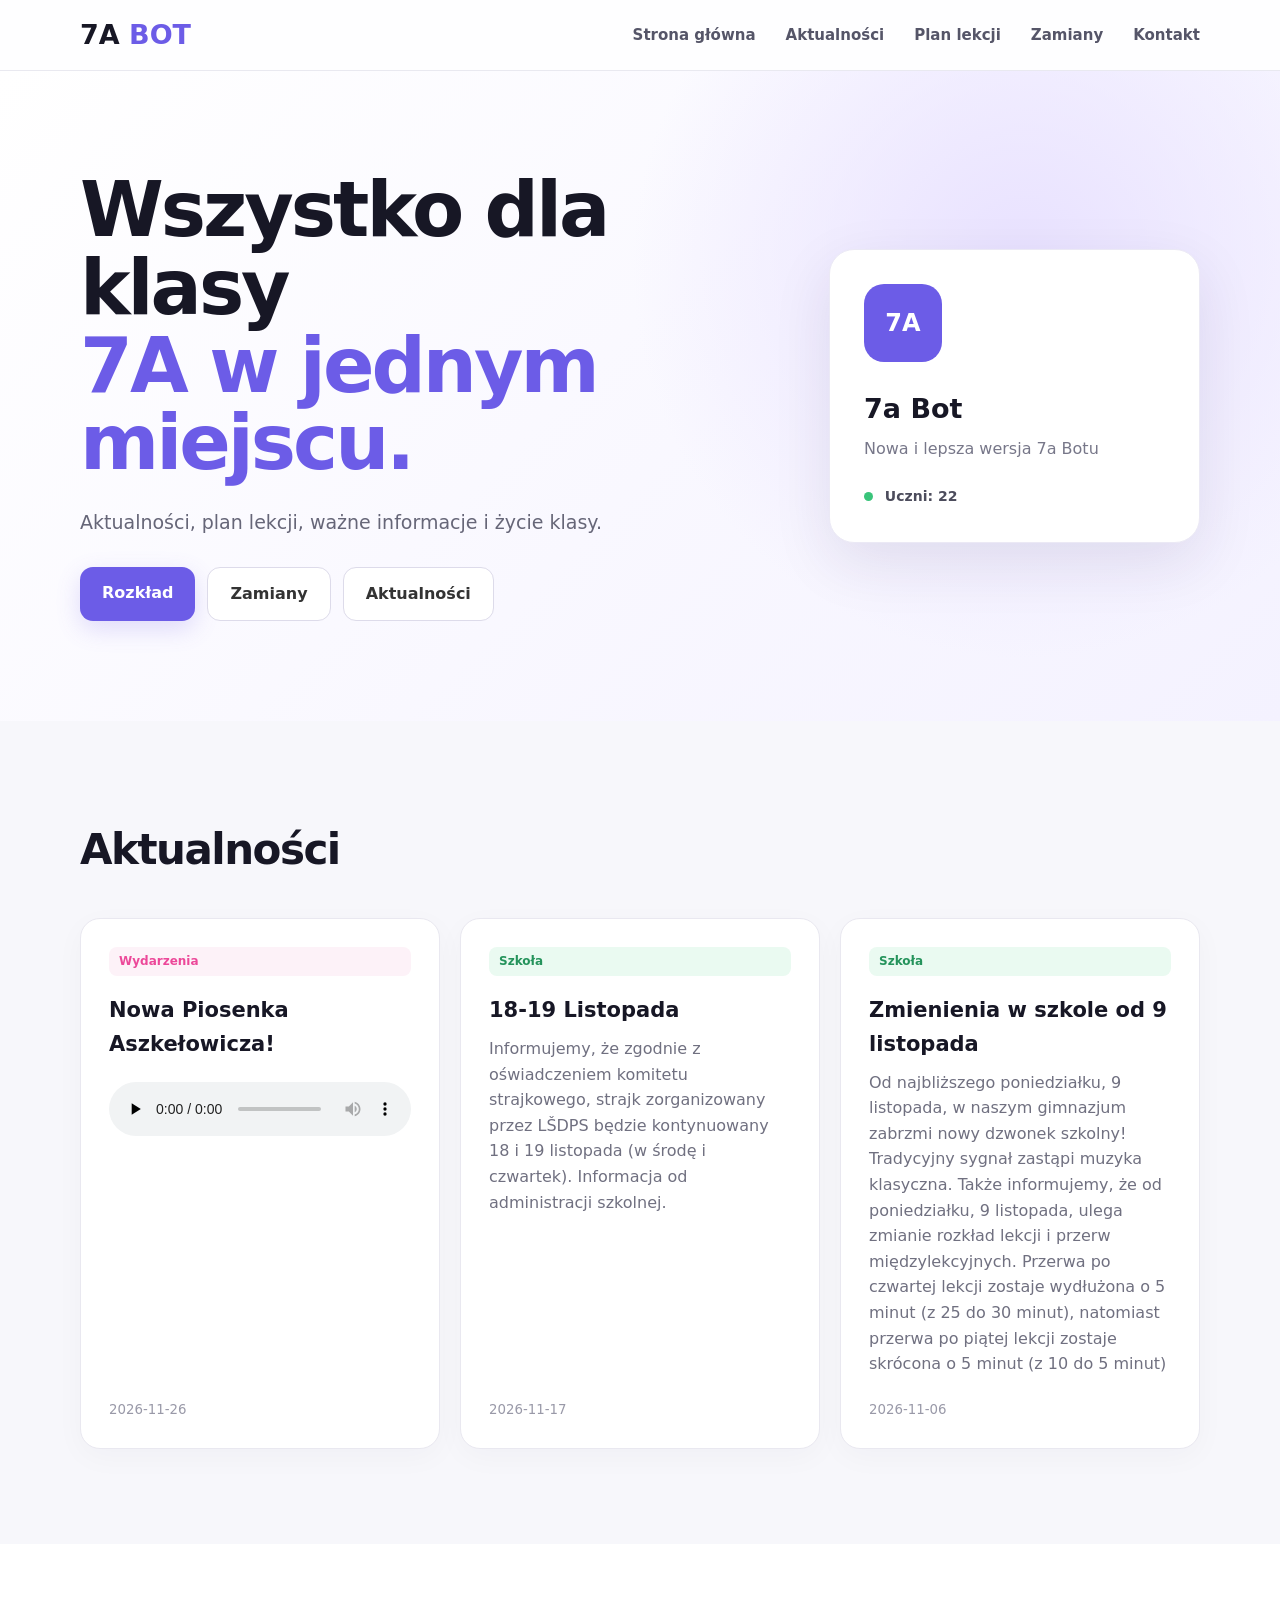
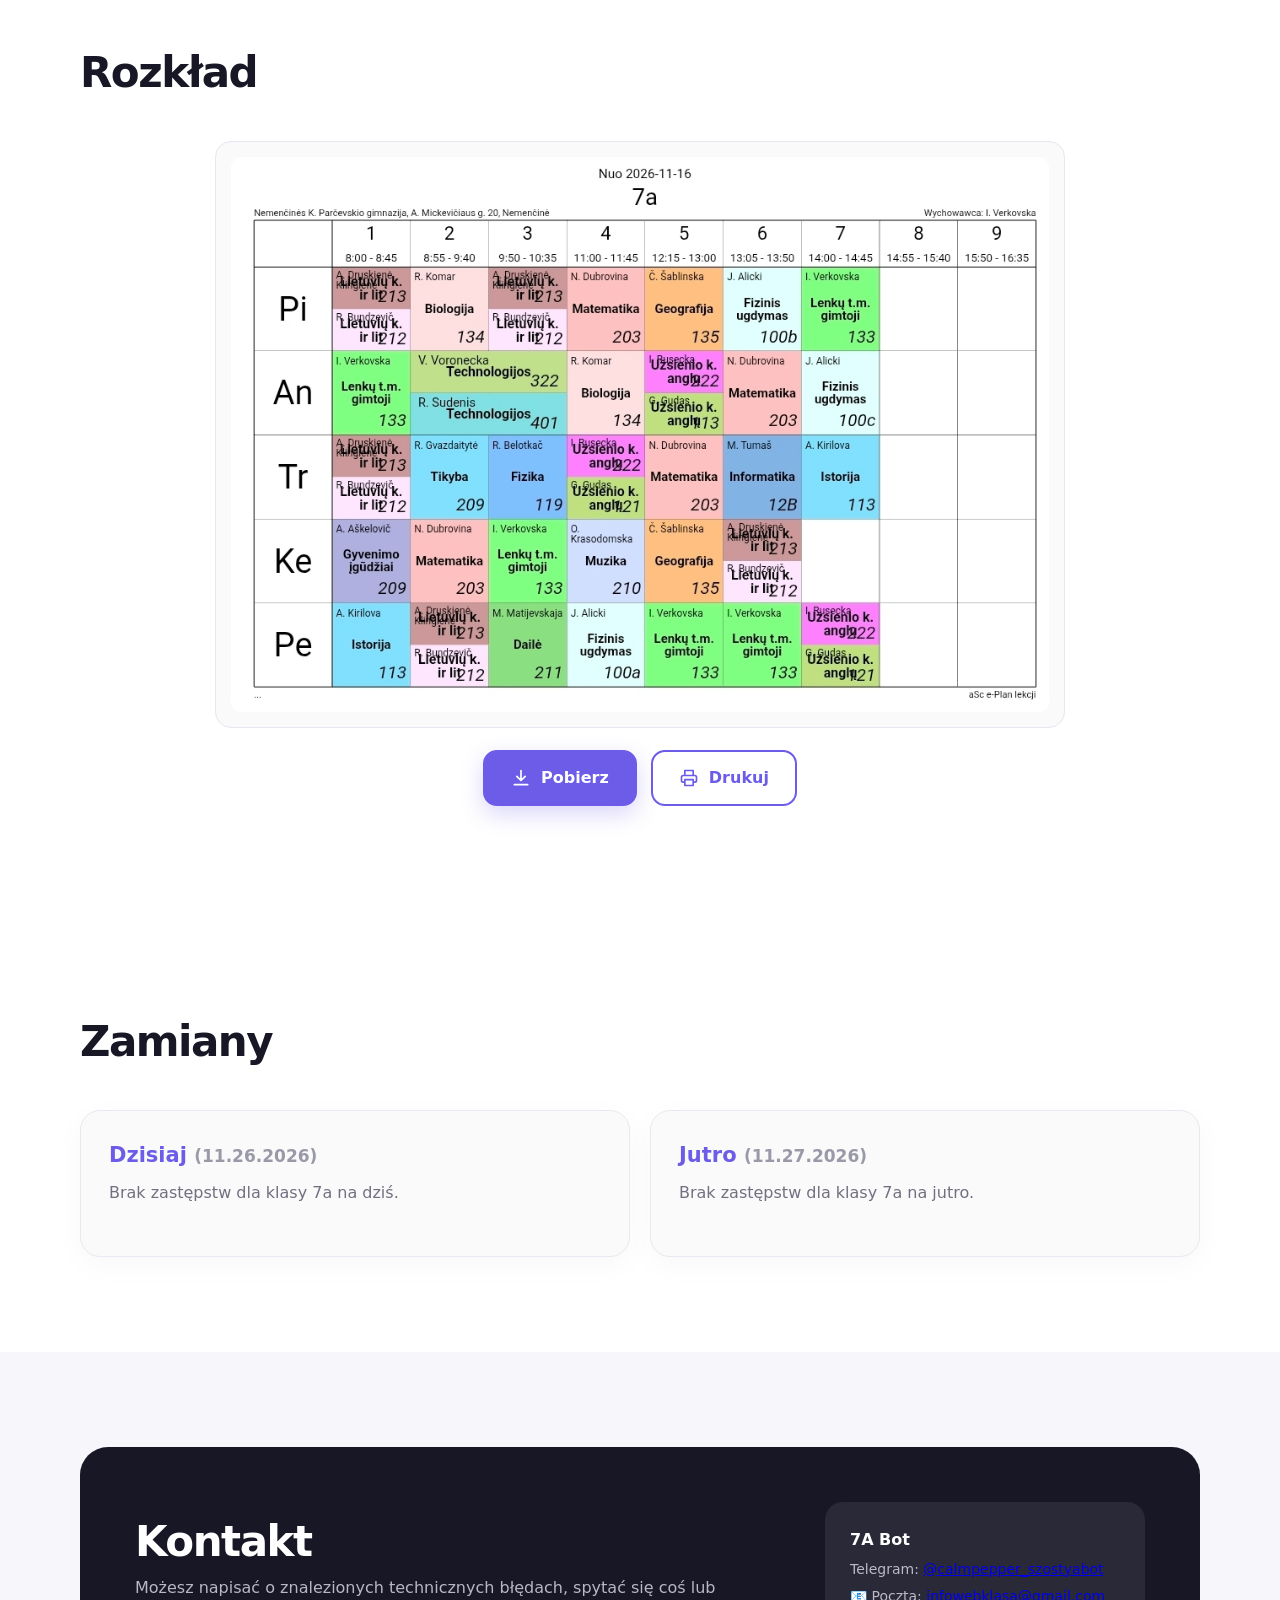
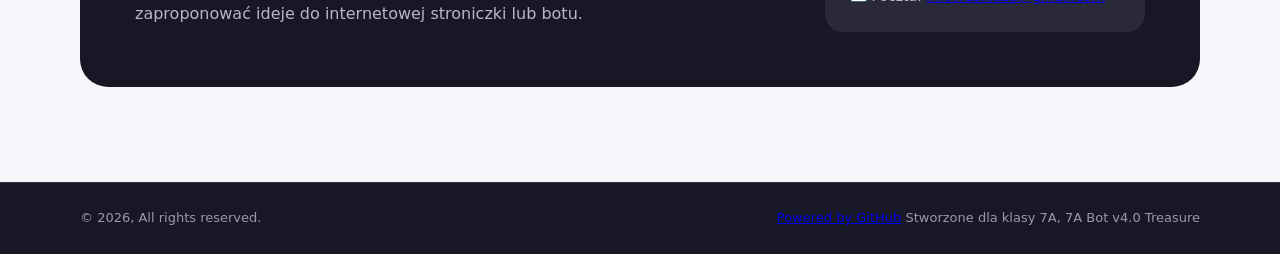
==== commit b22aef47: "Rename a.html to index.html" ====
--- a/index.html
+++ b/index.html
@@ -1,33 +1,196 @@
-<!DOCTYPE html>
-<html lang="en">
-<head>
-    <meta charset="UTF-8">
-    <meta name="viewport" content="width=device-width, initial-scale=1.0">
-    <title>oops!</title>
-    <style>
-        body {
-            font-family: Arial, sans-serif;
-            display: flex;
-            justify-content: center;
-            align-items: center;
-            height: 100vh;
-            margin: 0;
-            background-color: #f2f2f2;
-        }
-        .message {
-            text-align: center;
-            font-size: 24px;
-            color: #333;
-            padding: 20px;
-            border: 2px solid #ccc;
-            border-radius: 10px;
-            background-color: #fff;
-        }
-    </style>
-</head>
-<body>
-    <div class="message">
-        Nasza internetowa stroniczka 6aklasabot/webklasa aktualizuje się, będzie dostępna przez mniej więcej 1 hr.
-    </div>
-</body>
-</html>
+<!DOCTYPE html>
+<html lang="pl">
+<head>
+  <meta charset="UTF-8">
+  <meta name="viewport" content="width=device-width, initial-scale=1.0">
+  <meta name="theme-color" content="#6c5ce7">
+  <title>7a Bot</title>
+  <link rel="stylesheet" href="style.css">
+</head>
+<body>
+  <header class="header">
+    <nav class="nav container">
+      <a class="logo" href="#home">7A<span> BOT</span></a>
+      <button class="menu-btn" aria-label="Otwórz menu">☰</button>
+      <div class="nav-links">
+        <a href="#home">Strona główna</a>
+        <a href="#news">Aktualności</a>
+        <a href="#schedule">Plan lekcji</a>
+        <a href="#substitutions">Zamiany</a>
+        <a href="#contacts">Kontakt</a>
+      </div>
+    </nav>
+  </header>
+<!---
+ ________   ______         _______    ______  ________ 
+|        \ /      \       |       \  /      \|        \
+ \$$$$$$$$|  $$$$$$\      | $$$$$$$\|  $$$$$$\\$$$$$$$$
+    /  $$ | $$__| $$      | $$__/ $$| $$  | $$  | $$   
+   /  $$  | $$    $$      | $$    $$| $$  | $$  | $$   
+  /  $$   | $$$$$$$$      | $$$$$$$\| $$  | $$  | $$   
+ /  $$    | $$  | $$      | $$__/ $$| $$__/ $$  | $$   
+|  $$     | $$  | $$      | $$    $$ \$$    $$  | $$   
+ \$$       \$$   \$$       \$$$$$$$   \$$$$$$    \$$ 
+           ascii art, 7a bot, posxalko ixixi
+  -->
+
+  <main>
+    <section id="home" class="hero">
+      <div class="container hero-content">
+        <div>
+          <h1>Wszystko dla klasy<br><span>7A w jednym miejscu.</span></h1>
+          <p class="hero-text">Aktualności, plan lekcji, ważne informacje i życie klasy.</p>
+          <div class="hero-buttons">
+            <a class="btn primary" href="#schedule">Rozkład</a>
+            <a class="btn secondary" href="#substitutions">Zamiany</a>
+            <a class="btn secondary" href="#news">Aktualności</a>
+          </div>
+        </div>
+        <div class="hero-card">
+          <div class="card-icon">7A</div>
+          <h2>7a Bot</h2>
+          <p>Nowa i lepsza wersja 7a Botu</p>
+          <div class="status"><i></i> Uczni: 22</div>
+        </div>
+      </div>
+    </section>
+
+    <section id="news" class="section">
+      <div class="container">
+        <div class="section-heading">
+          <h2>Aktualności</h2>
+        </div>
+        <div class="news-grid">
+
+<article class="news-card audio-news">
+<span class="tag pink">Wydarzenia</span>
+<h3>Nowa Piosenka Aszkełowicza!</h3>
+<audio controls preload="none" src="upl/audio/Piosenka.mp3">Twoja przeglądarka nie obsługuje odtwarzacza audio.</audio>
+<small>2026-11-26</small>
+</article>
+
+<article class="news-card">
+<span class="tag green">Szkoła</span>
+<h3>18-19 Listopada</h3>
+<p>Informujemy, że zgodnie z oświadczeniem komitetu strajkowego, strajk zorganizowany przez LŠDPS będzie kontynuowany 18 i 19 listopada (w środę i czwartek). Informacja od administracji szkolnej.</p>
+<small>2026-11-17</small>
+</article>
+
+<article class="news-card">
+<span class="tag green">Szkoła</span>
+<h3>Zmienienia w szkole od 9 listopada</h3>
+<p>Od najbliższego poniedziałku, 9 listopada, w naszym gimnazjum zabrzmi nowy dzwonek szkolny! Tradycyjny sygnał zastąpi muzyka klasyczna. Także informujemy, że od poniedziałku, 9 listopada, ulega zmianie rozkład lekcji i przerw międzylekcyjnych. Przerwa po czwartej lekcji zostaje wydłużona o 5 minut (z 25 do 30 minut), natomiast przerwa po piątej lekcji zostaje skrócona o 5 minut (z 10 do 5 minut)</p>
+<small>2026-11-06</small>
+</article>
+
+<!-- Photo post
+    <article class="news-card image-news">
+        <span class="tag purple">Przerwy Techniczne</span>
+        <h3>Test</h3>
+
+        <img
+            src="upl/pictures/portrait.png"
+            alt="portrait"
+            class="news-image"
+            onclick="openNewsImage(this.src)"
+        > 
+        <small>1970-01-01</small>
+    </article>
+
+  Audio Post
+<article class="news-card audio-news">
+<span class="tag purple">Przerwy Techniczne</span>
+<h3>Example Text</h3>
+<audio controls preload="none" src="upl/audio/example.mp3">Twoja przeglądarka nie obsługuje odtwarzacza audio.</audio>
+<small>1970-01-01</small>
+</article>
+          -->
+          </div>
+      </div>
+    </section>
+
+    <section id="schedule" class="section schedule-section">
+      <div class="container">
+        <div class="section-heading">
+          <h2>Rozkład</h2>
+        </div>
+        <div class="schedule-img-wrap">
+          <img
+    src="https://6aklasabot.github.io/webklasa/upl/pictures/rozklad11.jpg"
+    alt="Rozkład"
+    class="schedule-img"
+    onclick="openScheduleImage(this.src)"
+>
+        </div>
+        <div class="schedule-actions">
+          <button type="button" class="sch-btn sch-download" onclick="downloadSchedule()">
+            <svg viewBox="0 0 24 24" aria-hidden="true"><path d="M12 3v12m0 0l-5-5m5 5l5-5M4 20h16"/></svg>Pobierz
+          </button>
+          <button type="button" class="sch-btn sch-print" onclick="printSchedule()">
+            <svg viewBox="0 0 24 24" aria-hidden="true"><path d="M7 9V3h10v6M7 17H5a2 2 0 01-2-2v-4a2 2 0 012-2h14a2 2 0 012 2v4a2 2 0 01-2 2h-2M7 14h10v7H7z"/></svg>Drukuj
+          </button>
+        </div>
+        <p class="hint"></p>
+      </div>
+    </section>
+
+    <section id="substitutions" class="section schedule-section">
+      <div class="container">
+        <div class="section-heading">
+          <h2>Zamiany</h2>
+        </div>
+        <!-- SUBSTITUTIONS:START -->
+<div class="subst-grid">
+<article class="news-card subst-day" data-date="2026-11-26">
+<h3><span class="subst-label">Dzisiaj</span> <span class="subst-date">(11.26.2026)</span></h3>
+<p class="subst-empty">Brak zastępstw dla klasy 7a na dziś.</p>
+</article>
+<article class="news-card subst-day" data-date="2026-11-27">
+<h3><span class="subst-label">Jutro</span> <span class="subst-date">(11.27.2026)</span></h3>
+<p class="subst-empty">Brak zastępstw dla klasy 7a na jutro.</p>
+</article>
+</div>
+<!-- SUBSTITUTIONS:END -->
+      </div>
+    </section>
+
+    <section id="contacts" class="section">
+      <div class="container contact-box">
+        <div>
+          <h2>Kontakt</h2>
+          <p>Możesz napisać o znalezionych technicznych błędach, spytać się coś lub zaproponować ideje do internetowej stroniczki lub botu.</p>
+        </div>
+        <div class="contact-card">
+          <strong>7A Bot</strong>
+          <span>Telegram: <a href="https://t.me/calmpepper_szostyabot">@calmpepper_szostyabot</a></span>
+          <span>📧 Poczta: <a href="mailto:infowebklasa@gmail.com">infowebklasa@gmail.com</a></span>
+        </div>
+      </div>
+    </section>
+  </main>
+
+  <footer>
+    <div class="container footer-inner">
+      <span>© 2026, All rights reserved.</span>
+      <span><a href="https://www.githubstatus.com">Powered by GitHub</a>
+      <span>Stworzone dla klasy 7A, 7A Bot v4.0 Treasure</span>
+      
+    </div>
+  </footer>
+  <!-- zoom rozklad -->
+
+<div id="scheduleOverlay" class="schedule-image-overlay" onclick="closeScheduleImage(event)"> <div class="schedule-image-controls"> <button onclick="scheduleZoomOut(event)">−</button> <span id="scheduleZoomLevel" class="schedule-zoom-level">100%</span> <button onclick="scheduleZoomIn(event)">+</button> <button onclick="scheduleZoomReset(event)">↻</button> </div>
+
+<button class="schedule-image-close" onclick="closeScheduleImage()">×</button>
+
+<img
+    id="scheduleZoomImage"
+    class="schedule-zoom-image"
+    alt="Powiększony rozkład"
+    draggable="false"
+>
+
+</div>
+
+<script src="script.js"></script>
+</body> </html>
--- a/style.css
+++ b/style.css
@@ -0,0 +1,659 @@
+/*
+ ________   ______         _______    ______  ________ 
+|        \ /      \       |       \  /      \|        \
+ \$$$$$$$$|  $$$$$$\      | $$$$$$$\|  $$$$$$\\$$$$$$$$
+    /  $$ | $$__| $$      | $$__/ $$| $$  | $$  | $$   
+   /  $$  | $$    $$      | $$    $$| $$  | $$  | $$   
+  /  $$   | $$$$$$$$      | $$$$$$$\| $$  | $$  | $$   
+ /  $$    | $$  | $$      | $$__/ $$| $$__/ $$  | $$   
+|  $$     | $$  | $$      | $$    $$ \$$    $$  | $$   
+ \$$       \$$   \$$       \$$$$$$$   \$$$$$$    \$$ 
+           ascii art, 7a bot, posxalko ixixi     
+                                                 */
+
+*{box-sizing:border-box;margin:0;padding:0}
+html{scroll-behavior:smooth}
+body{font-family:Inter,system-ui,-apple-system,BlinkMacSystemFont,"Segoe UI",sans-serif;background:#f7f7fb;color:#171725;line-height:1.6}
+.container{width:min(1120px,92%);margin:auto}
+.header{position:sticky;top:0;z-index:10;background:rgba(255,255,255,.86);backdrop-filter:blur(14px);border-bottom:1px solid #e9e9f0}
+.nav{height:70px;display:flex;align-items:center;justify-content:space-between}
+.logo{font-size:27px;font-weight:900;color:#171725;text-decoration:none}
+.logo span{color:#6c5ce7}
+.nav-links{display:flex;gap:30px}
+.nav-links a{color:#555568;text-decoration:none;font-weight:600;font-size:15px}
+.nav-links a:hover{color:#6c5ce7}
+.menu-btn{display:none;border:0;background:none;font-size:27px}
+
+.hero{min-height:650px;display:flex;align-items:center;background:radial-gradient(circle at 80% 30%,#e8e1ff,transparent 35%),linear-gradient(135deg,#fff,#f4f2ff)}
+.hero-content{display:grid;grid-template-columns:1.3fr .7fr;gap:60px;align-items:center;padding:80px 0}
+.eyebrow{font-size:12px;letter-spacing:2px;font-weight:800;color:#6c5ce7;margin-bottom:12px}
+.hero h1{font-size:clamp(45px,7vw,76px);line-height:1.02;letter-spacing:-3px;margin-bottom:25px}
+.hero h1 span{color:#6c5ce7}
+.hero-text{font-size:19px;color:#666678;max-width:590px}
+.hero-buttons{display:flex;gap:12px;margin-top:30px}
+.btn{padding:13px 22px;border-radius:13px;text-decoration:none;font-weight:750;display:inline-block}
+.primary{background:#6c5ce7;color:#fff;box-shadow:0 8px 25px #6c5ce733}
+.secondary{background:#fff;color:#333;border:1px solid #dddbea}
+.hero-card{background:#fff;padding:34px;border-radius:25px;box-shadow:0 20px 60px #27204718;border:1px solid #ebe9f5}
+.card-icon{width:78px;height:78px;display:grid;place-items:center;border-radius:20px;background:#6c5ce7;color:#fff;font-size:24px;font-weight:900;margin-bottom:25px}
+.hero-card h2{font-size:27px}
+.hero-card p{color:#777789;margin:5px 0 24px}
+.status{font-size:14px;font-weight:700;color:#4c4c5c}
+.status i{display:inline-block;width:9px;height:9px;background:#39c47a;border-radius:50%;margin-right:7px}
+
+.section{padding:95px 0}
+.section-heading{margin-bottom:35px}
+.section h2{font-size:42px;letter-spacing:-1.5px}
+
+/* aktualnosci kk? */
+
+.news-grid{
+    display:grid;
+    grid-template-columns:repeat(3,minmax(0,1fr));
+    gap:20px;
+}
+
+.news-card{
+    background:#fff;
+    border:1px solid #e9e8f0;
+    border-radius:20px;
+    padding:28px;
+    min-height:330px;
+    width:100%;
+    min-width:0;
+    overflow:hidden;
+    box-shadow:0 8px 30px #25223b08;
+    display:flex;
+    flex-direction:column;
+}
+
+.news-card h3{
+    font-size:21px;
+    margin:18px 0 8px;
+}
+
+.news-card p{
+    color:#707080;
+    margin-bottom:22px;
+}
+
+.news-card small{
+    color:#9999a8;
+    margin-top:auto;
+}
+
+/* post z fotkami */
+
+.news-image{
+    width:100%;
+    max-width:100%;
+    max-height:190px;
+    object-fit:contain;
+    border-radius:12px;
+    margin:8px 0 18px;
+    cursor:pointer;
+    display:block;
+    transition:opacity .2s ease;
+}
+
+.news-image:hover{
+    opacity:.9;
+}
+
+/* zoom na fotki */
+
+.news-image-overlay{
+    position:fixed;
+    inset:0;
+    z-index:99999;
+    background:rgba(0,0,0,.9);
+    display:flex;
+    justify-content:center;
+    align-items:center;
+    overflow:hidden;
+}
+
+.news-zoom-image{
+    max-width:90vw;
+    max-height:85vh;
+    object-fit:contain;
+    border-radius:12px;
+    user-select:none;
+    cursor:grab;
+    transition:transform .15s ease;
+}
+
+/* zoom */
+
+.news-image-controls{
+    position:fixed;
+    top:20px;
+    left:50%;
+    transform:translateX(-50%);
+    z-index:100000;
+    display:flex;
+    align-items:center;
+    gap:8px;
+}
+
+.news-image-controls button,
+.zoom-level{
+    height:45px;
+    min-width:45px;
+    border:0;
+    border-radius:10px;
+    background:#fff;
+    color:#222;
+    font-size:22px;
+    display:flex;
+    align-items:center;
+    justify-content:center;
+    cursor:pointer;
+}
+
+.zoom-level{
+    padding:0 12px;
+    font-size:15px;
+}
+
+.news-image-controls button:hover,
+.news-image-close:hover{
+    background:#eee;
+}
+
+/* zakryc */
+
+.news-image-close{
+    position:fixed;
+    top:20px;
+    right:20px;
+    z-index:100000;
+    width:45px;
+    height:45px;
+    border:0;
+    border-radius:50%;
+    background:#fff;
+    color:#222;
+    font-size:30px;
+    line-height:45px;
+    cursor:pointer;
+}
+
+/* kategorji dla postow */
+
+.tag{
+    display:inline-block;
+    padding:5px 10px;
+    background:#fff0f0;
+    color:#e05252;
+    border-radius:8px;
+    font-size:12px;
+    font-weight:800
+}
+
+
+.tag.purple{background:#f0edff;color:#6c5ce7} /* uncategorized */
+.tag.green{background:#eafaf1;color:#24935b} /* Szkoła */
+.tag.blue{background:#eef6ff;color:#2b7fff} /* Ogłoszenie */
+.tag.orange{background:#fff4e6;color:#f97316} /* Przerwy Techniczne */
+.tag.yellow{background:#fefce8;color:#ca8a04} /* Ważne */
+.tag.pink{background:#fdf2f8;color:#ec4899} /* Wydarzenia */
+.tag.cyan{background:#e0f2fe;color:#0284c7} /* Projekt */
+.tag.red{background:#fa8989;color:#fa2d2d} /* Uwaga */
+
+/* rozklad */
+
+.schedule-section{background:#fff}
+
+.schedule-img-wrap{
+    display:flex;
+    justify-content:center;
+    align-items:center;
+    border:1px solid #e8e7ef;
+    border-radius:16px;
+    background:#fafafa;
+    padding:15px;
+    max-width:850px;
+    width:100%;
+    margin:0 auto
+}
+
+.schedule-img{
+    width:100%;
+    height:auto;
+    border-radius:10px;
+    display:block
+}
+
+.hint{
+    margin-top:12px;
+    color:#8b8b98;
+    font-size:13px;
+    text-align:center
+}
+
+/* kontakt */
+
+.contact-box{
+    background:#171725;
+    color:#fff;
+    border-radius:28px;
+    padding:55px;
+    display:grid;
+    grid-template-columns:1fr 320px;
+    gap:40px;
+    align-items:center
+}
+
+.contact-box .eyebrow{color:#a79cff}
+.contact-box p:not(.eyebrow){color:#b7b7c5;max-width:650px}
+
+.contact-card{
+    background:#292938;
+    padding:25px;
+    border-radius:18px;
+    display:flex;
+    flex-direction:column;
+    gap:5px
+}
+
+.contact-card span{color:#b9b9c8;font-size:14px}
+
+/* footer */
+
+footer{
+    background:#171725;
+    color:#9999aa;
+    padding:25px 0;
+    border-top:1px solid #30303f
+}
+
+.footer-inner{
+    display:flex;
+    justify-content:space-between;
+    font-size:13px
+}
+
+/* telefonowa wersja */
+
+@media(max-width:750px){
+
+    .nav-links{
+        display:none;
+        position:absolute;
+        top:70px;
+        left:0;
+        right:0;
+        background:#fff;
+        padding:20px 4%;
+        flex-direction:column;
+        gap:15px;
+        border-bottom:1px solid #e9e9f0
+    }
+
+    .nav-links.open{display:flex}
+
+    .menu-btn{display:block}
+
+    .hero-content{
+        grid-template-columns:1fr;
+        padding:60px 0
+    }
+
+    .hero{min-height:auto}
+    .hero-card{display:none}
+    .hero h1{letter-spacing:-2px}
+
+    .section{padding:70px 0}
+
+    .news-grid{
+        grid-template-columns:1fr;
+    }
+
+    .contact-box{
+        grid-template-columns:1fr;
+        padding:35px 25px
+    }
+
+    .footer-inner{
+        flex-direction:column;
+        gap:5px
+    }
+
+    .hero-buttons{flex-wrap:wrap}
+}
+
+/* telefonwa wersja na posty z fotkami */
+
+@media(max-width:600px){
+
+    .news-card{
+        min-height:330px;
+    }
+
+    .news-image{
+        max-height:220px;
+    }
+
+    .news-image-controls{
+        top:15px;
+    }
+
+    .news-image-controls button,
+    .zoom-level{
+        min-width:42px;
+        height:40px;
+    }
+
+    .news-image-close{
+        top:15px;
+        right:15px;
+    }
+
+    .news-zoom-image{
+        max-width:96vw;
+        max-height:80vh;
+    }
+}
+/* =========================
+   ROZKŁAD ZOOM
+   ========================= */
+
+.schedule-img {
+    cursor: pointer;
+}
+
+.schedule-image-overlay {
+    position: fixed;
+    inset: 0;
+    z-index: 99999;
+    background: rgba(0, 0, 0, .92);
+
+    display: none;
+
+    justify-content: center;
+    align-items: center;
+
+    overflow: hidden;
+
+    touch-action: none;
+}
+
+.schedule-image-overlay.active {
+    display: flex;
+}
+
+.schedule-zoom-image {
+    max-width: 90vw;
+    max-height: 85vh;
+
+    object-fit: contain;
+
+    border-radius: 12px;
+
+    user-select: none;
+    -webkit-user-select: none;
+
+    cursor: grab;
+
+    transform-origin: center center;
+    transition: transform .15s ease;
+}
+
+.schedule-zoom-image:active {
+    cursor: grabbing;
+}
+
+.schedule-image-controls {
+    position: fixed;
+
+    top: 20px;
+    left: 50%;
+
+    transform: translateX(-50%);
+
+    z-index: 100000;
+
+    display: flex;
+    align-items: center;
+
+    gap: 8px;
+}
+
+.schedule-image-controls button,
+.schedule-zoom-level {
+    height: 45px;
+    min-width: 45px;
+
+    border: 0;
+    border-radius: 10px;
+
+    background: #fff;
+    color: #222;
+
+    font-size: 22px;
+
+    display: flex;
+    align-items: center;
+    justify-content: center;
+
+    cursor: pointer;
+}
+
+.schedule-zoom-level {
+    padding: 0 12px;
+    font-size: 15px;
+}
+
+.schedule-image-controls button:hover,
+.schedule-image-close:hover {
+    background: #eee;
+}
+
+.schedule-image-close {
+    position: fixed;
+
+    top: 20px;
+    right: 20px;
+
+    z-index: 100001;
+
+    width: 45px;
+    height: 45px;
+
+    border: 0;
+    border-radius: 50%;
+
+    background: #fff;
+    color: #222;
+
+    font-size: 30px;
+
+    cursor: pointer;
+}
+
+@media (max-width: 600px) {
+
+    .schedule-image-controls {
+        top: 15px;
+    }
+
+    .schedule-image-controls button,
+    .schedule-zoom-level {
+        height: 40px;
+        min-width: 42px;
+    }
+
+    .schedule-image-close {
+        top: 15px;
+        right: 15px;
+
+        width: 42px;
+        height: 42px;
+
+        font-size: 27px;
+    }
+
+    .schedule-zoom-image {
+        max-width: 96vw;
+        max-height: 80vh;
+    }
+}
+
+/* =========================
+   ZAMIANY (zastępstwa)
+   ========================= */
+
+.subst-grid{
+    display:grid;
+    grid-template-columns:repeat(2,minmax(0,1fr));
+    gap:20px;
+}
+
+.subst-day{
+    min-height:auto;
+    background:#fafafa;
+}
+
+.subst-day h3{
+    margin-top:0;
+}
+
+.subst-label{
+    color:#6c5ce7;
+}
+
+.subst-date{
+    color:#9999a8;
+    font-weight:600;
+    font-size:17px;
+}
+
+.subst-empty{
+    margin:0;
+}
+
+.subst-list{
+    list-style:none;
+    display:flex;
+    flex-direction:column;
+    gap:10px;
+}
+
+.subst-item{
+    display:flex;
+    gap:12px;
+    align-items:baseline;
+    background:#fff;
+    border:1px solid #e9e8f0;
+    border-left:4px solid #6c5ce7;
+    border-radius:12px;
+    padding:10px 14px;
+}
+
+.subst-period{
+    font-weight:800;
+    color:#6c5ce7;
+    white-space:nowrap;
+}
+
+.subst-info{
+    color:#333344;
+}
+
+/* posty z audio */
+
+.audio-news audio{
+    display:block;
+    width:100%;
+    margin:12px 0 18px;
+}
+
+@media(max-width:750px){
+    .subst-grid{
+        grid-template-columns:1fr;
+    }
+}
+
+/* =========================
+   ROZKŁAD - POBIERZ / DRUKUJ
+   ========================= */
+
+.schedule-actions{
+    display:flex;
+    justify-content:center;
+    flex-wrap:wrap;
+    gap:14px;
+    margin-top:22px;
+}
+
+.sch-btn{
+    display:inline-flex;
+    align-items:center;
+    gap:10px;
+    padding:13px 26px;
+    border-radius:14px;
+    font:inherit;
+    font-weight:750;
+    cursor:pointer;
+    border:2px solid #6c5ce7;
+    transition:transform .2s ease,box-shadow .2s ease,background .2s ease,color .2s ease;
+}
+
+.sch-btn svg{
+    width:20px;
+    height:20px;
+    fill:none;
+    stroke:currentColor;
+    stroke-width:2;
+    stroke-linecap:round;
+    stroke-linejoin:round;
+}
+
+.sch-download{background:#6c5ce7;color:#fff;box-shadow:0 8px 22px #6c5ce740}
+.sch-print{background:#fff;color:#6c5ce7}
+
+.sch-btn:hover{transform:translateY(-3px);box-shadow:0 12px 28px #6c5ce74d}
+.sch-print:hover{background:#6c5ce7;color:#fff}
+.sch-btn:active{transform:translateY(0) scale(.96)}
+
+.sch-download:hover svg{animation:sch-bounce .7s ease infinite}
+.sch-print:hover svg{animation:sch-shake .5s ease infinite}
+
+@keyframes sch-bounce{
+    0%,100%{transform:translateY(-2px)}
+    50%{transform:translateY(4px)}
+}
+
+@keyframes sch-shake{
+    0%,100%{transform:rotate(0)}
+    25%{transform:rotate(-12deg)}
+    75%{transform:rotate(12deg)}
+}
+
+#schedulePrintArea{
+    display:none;
+}
+
+@media print{
+
+    @page{
+        margin:10mm;
+    }
+
+    body.printing-schedule > *:not(#schedulePrintArea){
+        display:none !important;
+    }
+
+    body.printing-schedule #schedulePrintArea{
+        display:block;
+    }
+
+    body.printing-schedule #schedulePrintArea img{
+        display:block;
+        max-width:100%;
+        max-height:97vh;
+        margin:0 auto;
+        object-fit:contain;
+    }
+}
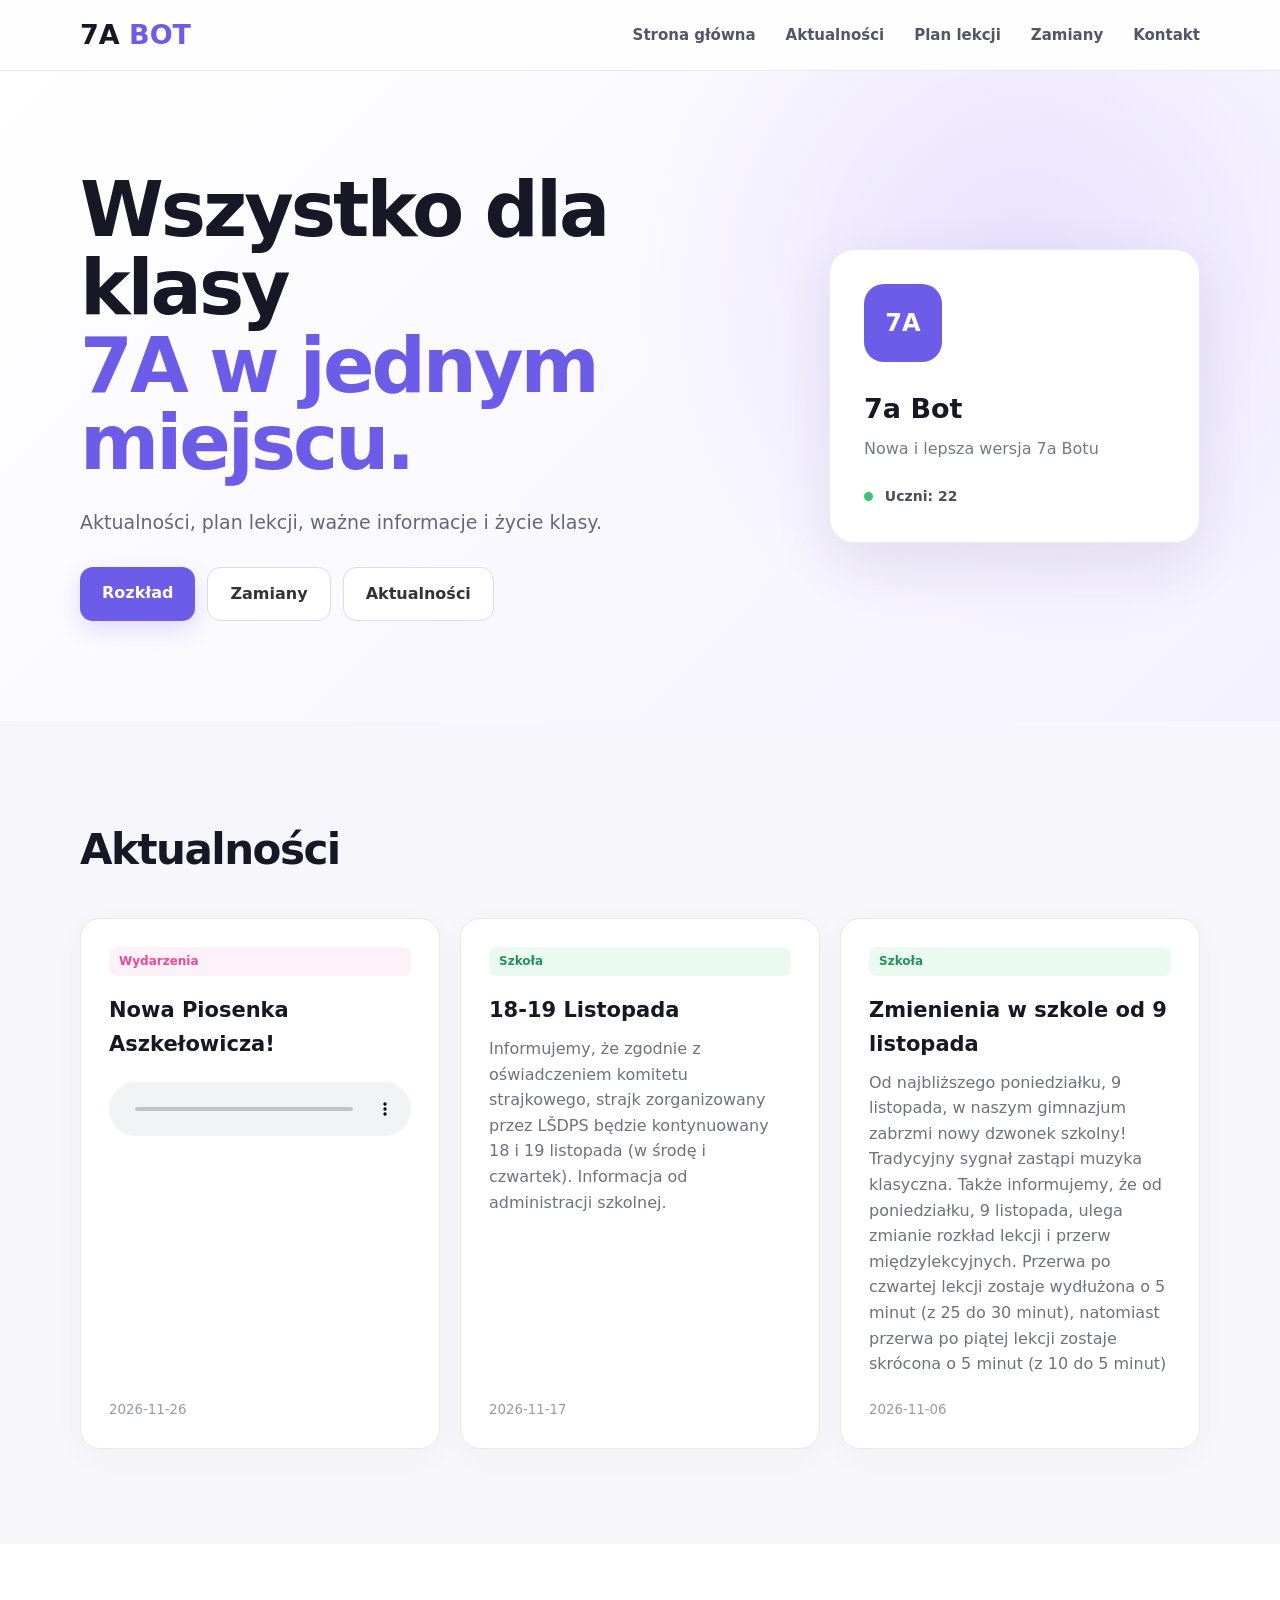
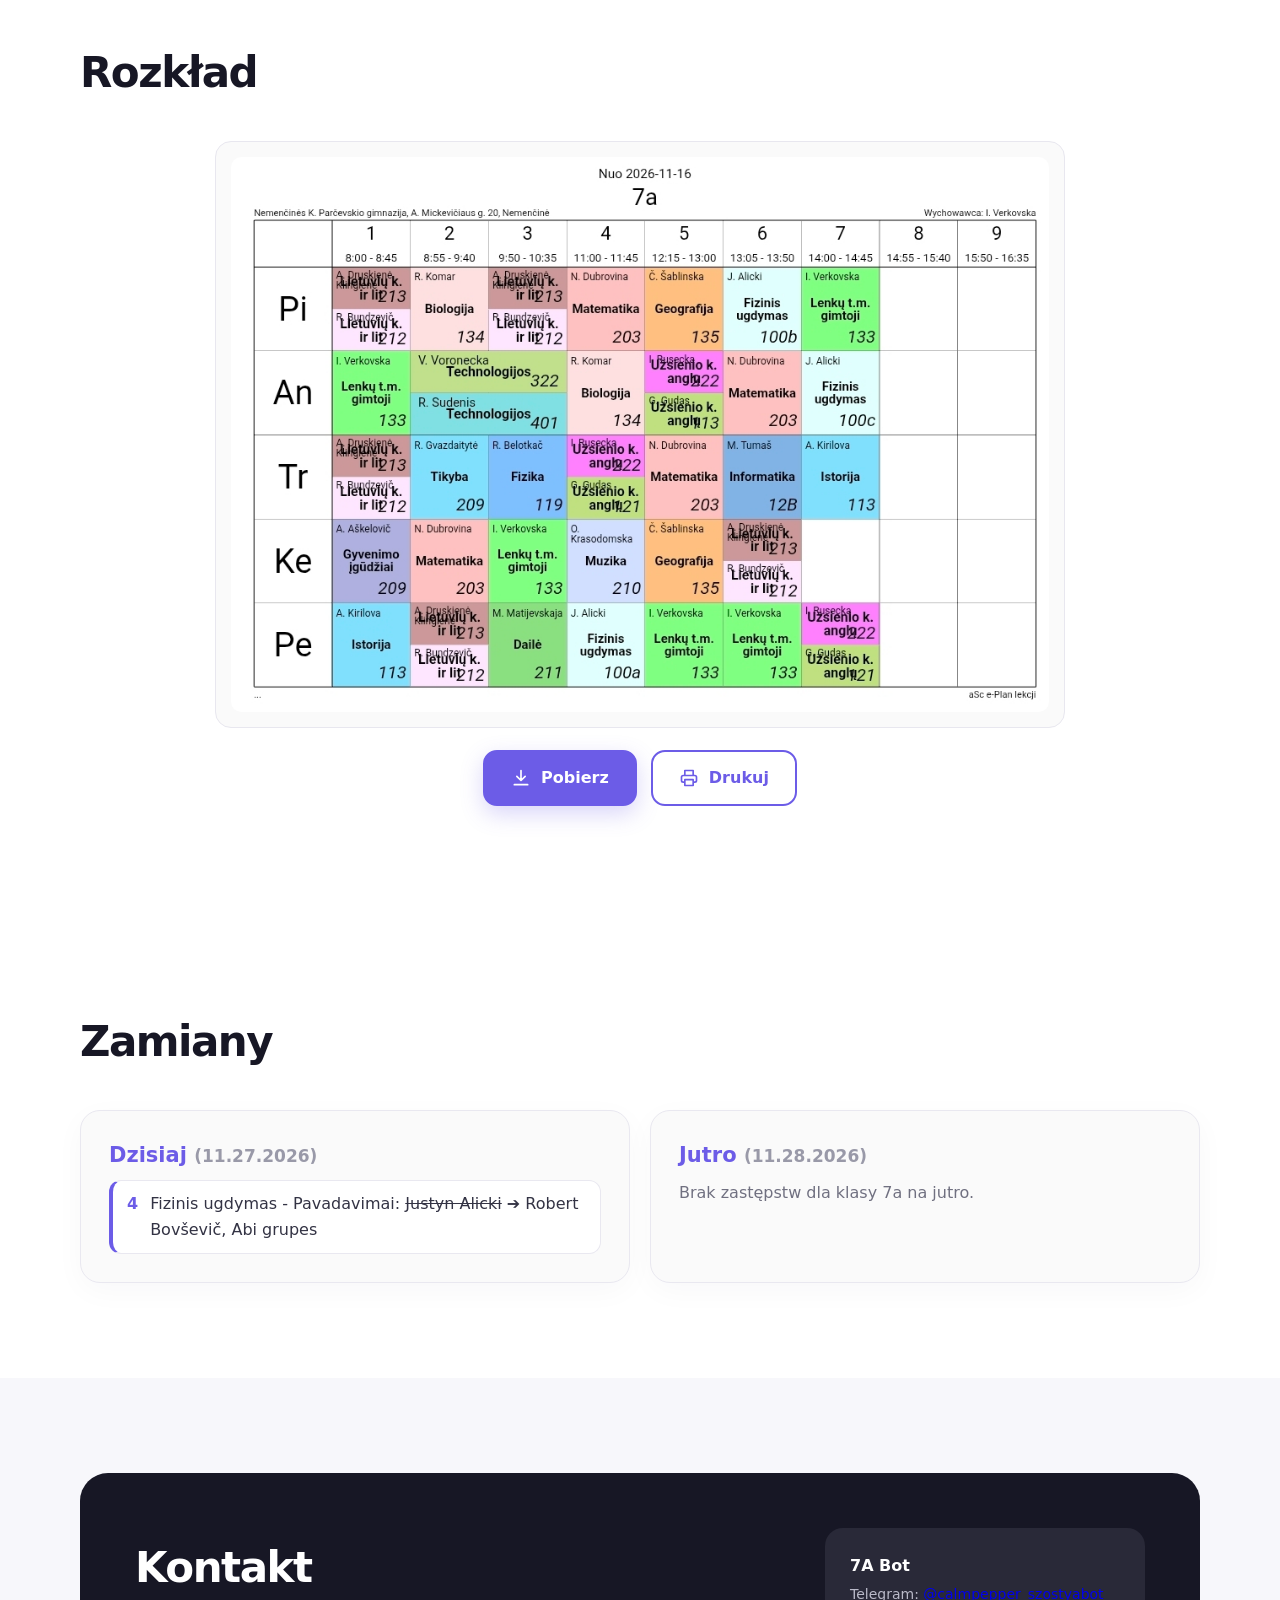
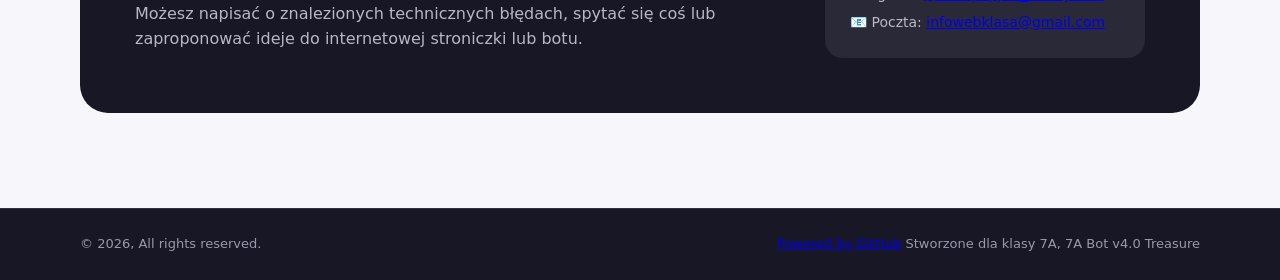
==== commit b7350ab7: "Auto: aktualizacja zastępstw 7a" ====
--- a/index.html
+++ b/index.html
@@ -141,12 +141,12 @@
         </div>
         <!-- SUBSTITUTIONS:START -->
 <div class="subst-grid">
-<article class="news-card subst-day" data-date="2026-11-26">
-<h3><span class="subst-label">Dzisiaj</span> <span class="subst-date">(11.26.2026)</span></h3>
-<p class="subst-empty">Brak zastępstw dla klasy 7a na dziś.</p>
+<article class="news-card subst-day" data-date="2026-11-27">
+<h3><span class="subst-label">Dzisiaj</span> <span class="subst-date">(11.27.2026)</span></h3>
+<ul class="subst-list"><li class="subst-item"><span class="subst-period">4</span><span class="subst-info">Fizinis ugdymas - Pavadavimai: <s>Justyn Alicki</s> ➔ Robert Bovševič, Abi grupes</span></li></ul>
 </article>
-<article class="news-card subst-day" data-date="2026-11-27">
-<h3><span class="subst-label">Jutro</span> <span class="subst-date">(11.27.2026)</span></h3>
+<article class="news-card subst-day" data-date="2026-11-28">
+<h3><span class="subst-label">Jutro</span> <span class="subst-date">(11.28.2026)</span></h3>
 <p class="subst-empty">Brak zastępstw dla klasy 7a na jutro.</p>
 </article>
 </div>
